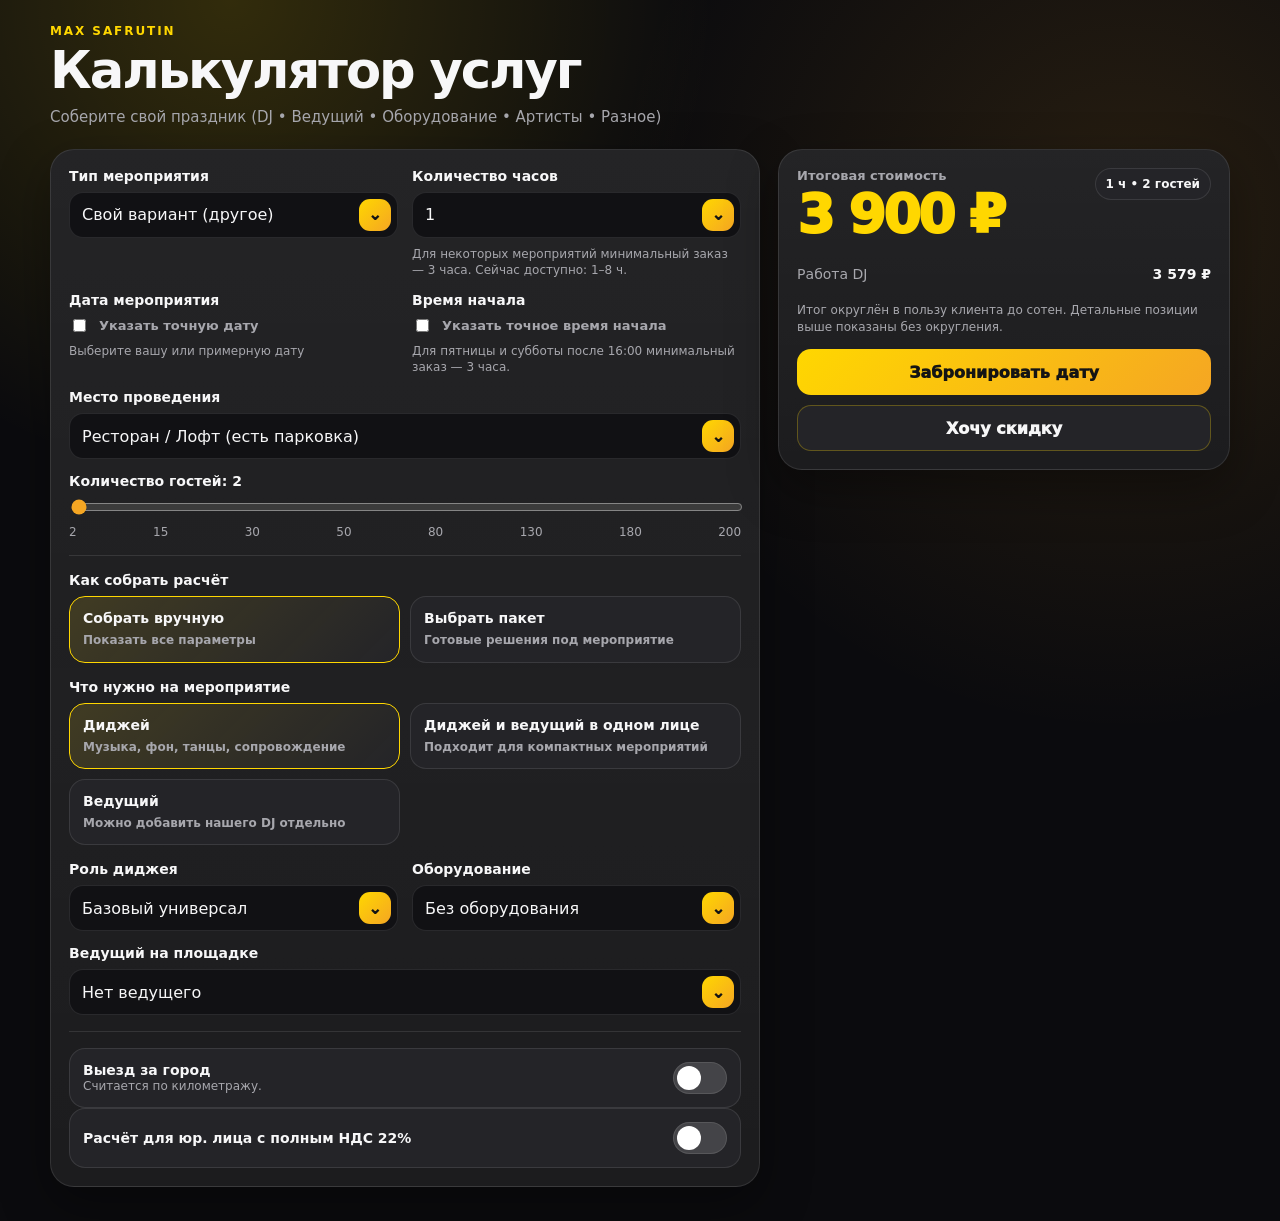
==== index.html @ 249f4ca0 "Update fmt.Println message from 'Hello' to 'Goodbye'" ====
<!doctype html>
<html lang="ru">
<head>
  <meta charset="utf-8" />
  <meta name="viewport" content="width=device-width, initial-scale=1" />
  <title>Калькулятор услуг — MAX SAFRUTIN</title>
  <style>
    :root{
      --bg:#0B0B0E;--card:#1C1C1E;--card2:#242428;--input:#111114;--text:#F7F7F8;--muted:#A7A7AD;--line:rgba(255,255,255,.10);--gold:#FFD700;--gold2:#F5A623;--ok:#7AE582;--danger:#FF6B6B;--shadow:0 18px 50px rgba(0,0,0,.35);--focus:rgba(255,215,0,.20);--radius:16px;
    }
    *{box-sizing:border-box} html{scroll-behavior:smooth} body{margin:0;min-height:100vh;color:var(--text);background:radial-gradient(circle at 18% 0%,rgba(255,215,0,.16),transparent 30%),radial-gradient(circle at 88% 18%,rgba(245,166,35,.12),transparent 34%),var(--bg);font-family:-apple-system,BlinkMacSystemFont,"SF Pro Display",system-ui,sans-serif} button,input,select{font:inherit}.app{width:min(1180px,calc(100% - 28px));margin:0 auto;padding:24px 0 34px}.topbar{margin-bottom:20px}.eyebrow{color:var(--gold);text-transform:uppercase;letter-spacing:.16em;font-size:12px;font-weight:900}h1{margin:6px 0 0;font-size:clamp(28px,4vw,52px);line-height:1.02;letter-spacing:-.04em}.subtitle{margin:10px 0 0;color:var(--muted);max-width:760px;font-size:15px;line-height:1.5}.layout{display:grid;grid-template-columns:minmax(0,1.1fr) minmax(330px,.7fr);gap:18px;align-items:start}.panel,.result-card{background:linear-gradient(180deg,rgba(255,255,255,.035),transparent),var(--card);border:1px solid var(--line);border-radius:24px;box-shadow:var(--shadow)}.panel{padding:18px}.result-card{position:sticky;top:16px;padding:18px}.grid{display:grid;grid-template-columns:repeat(2,minmax(0,1fr));gap:14px}.full{grid-column:1/-1}.field{display:flex;flex-direction:column;gap:8px}.section-gap{margin-top:16px}.label,label{color:var(--text);font-weight:780;font-size:14px}.hint{color:var(--muted);font-size:12px;line-height:1.35}.control{position:relative}.control input,.control select,input[type="number"]{width:100%;min-height:46px;color:var(--text);background:var(--input);border:1px solid var(--line);border-radius:14px;padding:10px 46px 10px 12px;outline:none;transition:border-color .2s ease,box-shadow .2s ease}.control input:focus,.control select:focus,input[type="number"]:focus{border-color:var(--gold2);box-shadow:0 0 0 5px var(--focus)}.pick-btn{position:absolute;right:7px;top:7px;width:32px;height:32px;display:grid;place-items:center;color:#141414;background:linear-gradient(135deg,var(--gold),var(--gold2));border:0;border-radius:11px;cursor:pointer;font-weight:950}.row{display:flex;gap:10px;align-items:center}.mini-check{display:flex;align-items:center;gap:10px;color:var(--muted);font-size:13px}.mini-check input{accent-color:var(--gold2)}.cards{display:grid;grid-template-columns:repeat(2,minmax(0,1fr));gap:10px}.option-card{position:relative;display:grid;gap:6px;padding:13px;background:var(--card2);border:1px solid var(--line);border-radius:var(--radius);cursor:pointer;transition:transform .18s ease,border-color .18s ease,background .18s ease}.option-card:hover{transform:translateY(-1px);border-color:rgba(255,215,0,.35)}.option-card input{position:absolute;opacity:0;pointer-events:none}.option-card.active{border-color:var(--gold);background:linear-gradient(135deg,rgba(255,215,0,.13),transparent),var(--card2)}.option-card.disabled{opacity:.38;display:none}.option-title{font-weight:900}.option-price{color:var(--gold);font-weight:950}.option-note{color:var(--muted);font-size:12px;line-height:1.35}.switch-row{display:flex;justify-content:space-between;gap:14px;align-items:center;padding:13px;background:var(--card2);border:1px solid var(--line);border-radius:var(--radius)}.switch-row.hidden,.hidden{display:none!important}.switch{position:relative;width:54px;height:32px;flex:0 0 auto}.switch input{opacity:0;width:0;height:0}.slider{position:absolute;inset:0;border-radius:999px;cursor:pointer;background:rgba(255,255,255,.15);border:1px solid var(--line);transition:.2s ease}.slider:before{content:"";position:absolute;width:24px;height:24px;left:3px;top:3px;border-radius:50%;background:#fff;transition:.2s ease}.switch input:checked+.slider{background:linear-gradient(135deg,var(--gold),var(--gold2))}.switch input:checked+.slider:before{transform:translateX(22px);background:#151515}.conditional{display:none;animation:fadeIn .18s ease both;margin-top:12px}.conditional.show{display:block}.range-line{display:flex;justify-content:space-between;color:var(--muted);font-size:12px}.range-label{font-weight:900;color:var(--gold)}input[type="range"]{width:100%;accent-color:var(--gold2);outline:none}input[type="range"]:focus{outline:none;box-shadow:none}.btn{width:100%;min-height:46px;border:0;border-radius:14px;color:#141414;font-weight:950;background:linear-gradient(135deg,var(--gold),var(--gold2));cursor:pointer;transition:transform .18s ease,filter .18s ease;text-align:center;text-decoration:none;display:grid;place-items:center}.btn:hover{transform:translateY(-1px);filter:brightness(1.03)}.btn.secondary{background:var(--card2);color:var(--text);border:1px solid rgba(255,215,0,.28)}.result-head{display:flex;justify-content:space-between;align-items:flex-start;gap:12px;margin-bottom:14px}.result-label{color:var(--muted);font-size:13px;font-weight:800}.price{margin-top:5px;font-size:clamp(34px,5vw,54px);line-height:1;letter-spacing:-.05em;color:var(--gold);font-weight:980;transition:transform .2s ease,opacity .2s ease}.price.bump{transform:scale(1.025);opacity:.82}.pill{display:inline-flex;align-items:center;gap:6px;color:var(--text);background:var(--card2);border:1px solid var(--line);border-radius:999px;padding:8px 10px;font-size:12px;font-weight:850;white-space:nowrap}.vat-note{display:none;margin-top:8px;color:var(--muted);font-size:13px}.vat-note.show{display:block}.vat-note strong{color:var(--gold)}.breakdown{display:grid;gap:8px;margin-top:12px}.line-item{display:flex;justify-content:space-between;gap:12px;color:var(--muted);padding:10px 0;border-bottom:1px solid var(--line);font-size:14px}.line-item strong{color:var(--text)}.line-item.discount strong{color:var(--ok)}.line-item:last-child{border-bottom:0}.result-actions{display:grid;gap:10px;margin-top:14px}.modal{position:fixed;inset:0;display:none;place-items:center;background:rgba(0,0,0,.62);z-index:50;padding:18px}.modal.show{display:grid}.modal-card{width:min(560px,100%);max-height:min(760px,90vh);overflow:auto;background:var(--card);border:1px solid var(--line);border-radius:22px;padding:18px;box-shadow:var(--shadow);animation:fadeIn .18s ease both}.modal-head{display:flex;justify-content:space-between;gap:12px;align-items:center;margin-bottom:12px}.modal-title{font-size:22px;font-weight:950}.x{width:38px;height:38px;border-radius:12px;border:1px solid var(--line);background:var(--card2);color:var(--text);cursor:pointer}.check-list{display:grid;gap:10px}.check-item{display:flex;gap:10px;align-items:flex-start;padding:12px;border:1px solid var(--line);border-radius:14px;background:var(--card2)}.check-item input{margin-top:4px;accent-color:var(--gold2)}.mobile-sticky{display:none}.mobile-full{display:none}.muted-separator{height:1px;background:var(--line);margin:16px 0}.details-note{margin-top:10px;color:var(--muted);font-size:12px;line-height:1.4}.debug{display:none;white-space:pre-wrap;font-family:ui-monospace,monospace;color:var(--muted);font-size:11px;margin-top:14px;padding:12px;background:#0e0e11;border:1px solid var(--line);border-radius:14px}@keyframes fadeIn{from{opacity:0;transform:translateY(-4px)}to{opacity:1;transform:translateY(0)}}@media(max-width:860px){.layout{grid-template-columns:1fr}.desktop-result{display:none}.mobile-full{display:block;position:static;margin-top:10px}.mobile-sticky{display:block;position:sticky;bottom:0;z-index:25;width:100%;margin:14px 0 0;padding:12px;border-radius:18px;background:linear-gradient(180deg,rgba(255,255,255,.045),transparent),var(--card);border:1px solid var(--line);box-shadow:var(--shadow)}.mobile-sticky.is-hidden{display:none}.mobile-sticky .price{font-size:30px}.mobile-sticky .pill,.mobile-sticky .vat-note{display:none}.app{padding-bottom:0}.layout{gap:10px}}@media(max-width:560px){.app{width:min(100% - 20px,1180px);padding-top:14px}.grid,.cards{grid-template-columns:1fr}.panel,.result-card{padding:14px}.pill{display:none}.price{font-size:34px}.line-item{padding:8px 0;font-size:13px}}
  </style>
</head>
<body>
<main class="app">
  <div class="topbar">
    <div class="eyebrow">MAX SAFRUTIN</div>
    <h1>Калькулятор услуг</h1>
    <p class="subtitle">Соберите свой праздник (DJ • Ведущий • Оборудование • Артисты • Разное)</p>
  </div>
  <section class="layout">
    <form class="panel" id="calculator" autocomplete="off">
      <div class="grid">
        <div class="field"><label for="eventType">Тип мероприятия</label><div class="control"><input id="eventType" list="eventTypeList"><button class="pick-btn" type="button" data-open="eventType">⌄</button></div><datalist id="eventTypeList"></datalist></div>
        <div class="field"><label for="hours">Количество часов</label><div class="control"><input id="hours" list="hoursList" inputmode="numeric"><button class="pick-btn" type="button" data-open="hours">⌄</button></div><datalist id="hoursList"></datalist><span class="hint" id="hoursHint">Для некоторых мероприятий минимальный заказ — 3 часа.</span></div>
        <div class="field"><label>Дата мероприятия</label><label class="mini-check"><input id="exactDate" type="checkbox"> Указать точную дату</label><div class="control conditional" id="dateWrap"><input id="eventDate" type="date"><button class="pick-btn" id="datePickerButton" type="button" aria-label="Открыть календарь">📅</button></div><span class="hint">Выберите вашу или примерную дату</span></div>
        <div class="field"><label>Время начала</label><label class="mini-check"><input id="exactTime" type="checkbox"> Указать точное время начала</label><div class="control conditional" id="timeWrap"><input id="startTime" list="timeList"><button class="pick-btn" type="button" data-open="startTime">⌄</button></div><datalist id="timeList"></datalist><span class="hint">Для пятницы и субботы после 16:00 минимальный заказ — 3 часа.</span></div>
        <div class="field full"><label for="placeType">Место проведения</label><div class="control"><input id="placeType" list="placeList"><button class="pick-btn" type="button" data-open="placeType">⌄</button></div><datalist id="placeList"></datalist></div>
        <div class="field full"><label for="guests">Количество гостей: <strong id="guestValue">2</strong></label><input id="guests" type="range" min="2" max="200" step="1" value="2"><div class="range-line"><span>2</span><span>15</span><span>30</span><span>50</span><span>80</span><span>130</span><span>180</span><span>200</span></div></div>
      </div>
      <div class="muted-separator"></div>
      <div class="field full"><label>Как собрать расчёт</label><div class="cards" id="buildModeCards"></div></div>
      <div class="conditional" id="packageBox"><div class="field"><label for="presetPackage">Готовые пакеты под выбранное мероприятие</label><div class="control"><input id="presetPackage" list="presetList"><button class="pick-btn" type="button" data-open="presetPackage">⌄</button></div><datalist id="presetList"></datalist><button class="btn secondary section-gap" id="applyPreset" type="button">Показать состав и применить пакет</button></div></div>
      <div id="manualBox" class="section-gap"><div class="field full"><label>Что нужно на мероприятие</label><div class="cards" id="serviceCards"></div></div>
        <div class="conditional" id="djDetails"><div class="grid section-gap"><div class="field"><label for="djRole">Роль диджея</label><div class="control"><input id="djRole" list="djRoleList"><button class="pick-btn" type="button" data-open="djRole">⌄</button></div><datalist id="djRoleList"></datalist></div><div class="field"><label for="equipmentMode">Оборудование</label><div class="control"><input id="equipmentMode" list="equipmentModeList"><button class="pick-btn" type="button" data-open="equipmentMode">⌄</button></div><datalist id="equipmentModeList"></datalist></div><div class="field full" id="hostPresenceWrap"><label for="hostPresence">Ведущий на площадке</label><div class="control"><input id="hostPresence" list="hostPresenceList"><button class="pick-btn" type="button" data-open="hostPresence">⌄</button></div><datalist id="hostPresenceList"></datalist></div></div>
          <div class="conditional" id="equipmentWrap"><div class="field section-gap"><label>Комплект оборудования</label><div class="cards" id="equipmentCards"></div></div><div class="small-row switch-row" id="internetRow"><div><div class="label">Есть интернет на площадке</div></div><label class="switch"><input id="hasInternet" type="checkbox" checked><span class="slider"></span></label></div><div class="small-row switch-row" id="socketRow"><div><div class="label">Есть розетка на площадке</div><div class="hint">Розетка соответствует мощности заказываемого оборудования или нужен генератор</div></div><label class="switch"><input id="hasSocket" type="checkbox" checked><span class="slider"></span></label></div><div class="small-row switch-row" id="logisticsRow"><div><div class="label">Доставка, разгрузка, монтаж и демонтаж</div><div class="hint">Добавляется для комплектов мощнее 1 кВт.</div></div><label class="switch"><input id="logistics" type="checkbox"><span class="slider"></span></label></div></div>
        </div>
        <div class="conditional" id="hostDetails"><div class="grid section-gap"><div class="field"><label for="hostSource">Ведущий</label><div class="control"><input id="hostSource" list="hostSourceList"><button class="pick-btn" type="button" data-open="hostSource">⌄</button></div><datalist id="hostSourceList"></datalist></div><div class="field" id="hostRoleWrap"><label for="hostRole">Роль ведущего</label><div class="control"><input id="hostRole" list="hostRoleList"><button class="pick-btn" type="button" data-open="hostRole">⌄</button></div><datalist id="hostRoleList"></datalist></div><div class="field full" id="hostKitWrap"><label for="hostKit">Реквизит / подготовка ведущего</label><div class="control"><input id="hostKit" list="hostKitList"><button class="pick-btn" type="button" data-open="hostKit">⌄</button></div><datalist id="hostKitList"></datalist></div></div></div>
      </div>
      <div class="muted-separator"></div>
      <div class="switch-row"><div><div class="label">Выезд за город</div><div class="hint">Считается по километражу.</div></div><label class="switch"><input id="outOfTown" type="checkbox"><span class="slider"></span></label></div>
      <div class="conditional" id="distanceWrap"><div class="field"><label for="distanceKm">Километраж: <strong id="distanceValue">10 км</strong></label><input id="distanceKm" type="range" min="10" max="300" step="10" value="10"><div class="range-line"><span>10</span><span>50</span><span>150</span><span>300</span></div></div></div>
      <div class="small-row switch-row"><div><div class="label">Расчёт для юр. лица с полным НДС 22%</div></div><label class="switch"><input id="cashless" type="checkbox"><span class="slider"></span></label></div>
    </form>
    <aside class="result-card desktop-result" id="resultCard"></aside>
  </section>
  <aside class="result-card mobile-full" id="mobileFullResult"></aside>
  <aside class="mobile-sticky" id="mobileSticky"><div class="result-label">Итоговая стоимость</div><div class="price" id="mobileStickyPrice">0 ₽</div></aside>
</main>
<div class="modal" id="discountModal" aria-hidden="true"><div class="modal-card"><div class="modal-head"><div class="modal-title">Вариант скидки</div><button class="x" id="closeDiscount" type="button">×</button></div><div class="check-list" id="discountList"></div><button class="btn section-gap" id="applyDiscount" type="button">Применить скидку</button></div></div>
<script>
/* ===================== CONFIG: править тарифы и коэффициенты здесь ===================== */
const CONFIG={
  currency:'₽', phone:'tel:+79272651777', baseDate:'2026-07-03', djDailyGrowth:0.5, hostDailyGrowth:1.5, minimumDisplayedStart:1500,
  discountReservePercent:10, cashlessMultiplier:1.4, vatRate:22, weekendEveningHour:16, fridaySaturdayEveningMinHours:3, specialEventMinHours:3, defaultTime:'16:00', maxHoursDefault:8, maxHoursPro:12, maxHoursMobile:3,
  djGuestRates:[{to:50,rate:1500},{to:80,rate:1700},{to:110,rate:2000},{to:140,rate:2300},{to:170,rate:2600},{to:200,rate:3000}],
  hostGuestRates:[{to:50,rate:5000},{to:80,rate:6500},{to:110,rate:8000},{to:140,rate:10000},{to:170,rate:12500},{to:200,rate:15000}],
  duration:{1:1.6,2:1.4,3:1.0,4:.99,5:.95,6:.99,7:1.0,8:1.1,9:1.2,10:1.3,11:1.4,12:1.6},
  eventTypes:{wedding:{title:'Свадьба',multiplier:1,minHours:3},anniversary:{title:'Юбилей',multiplier:1,minHours:1},birthday:{title:'День рождения',multiplier:1,minHours:1},kids:{title:'Детский праздник',multiplier:1.3,minHours:1},office:{title:'Корпоратив (офисный)',multiplier:1.3,minHours:3},newyear:{title:'Новогодний корпоратив',multiplier:1.5,minHours:3},presentation:{title:'Открытие / Презентация',multiplier:1.3,minHours:1},graduation:{title:'Выпускной',multiplier:1.2,minHours:3},festival:{title:'День города / Фестиваль',multiplier:1.5,minHours:3},club:{title:'Клубная вечеринка',multiplier:1.4,minHours:1},picnic:{title:'Выездной пикник / Тимбилдинг',multiplier:1,minHours:1},other:{title:'Свой вариант (другое)',multiplier:1,minHours:1}},
  places:{restaurant:{title:'Ресторан / Лофт (есть парковка)',multiplier:1,parking:true},country:{title:'Загородный дом / База отдыха',multiplier:1.3,parking:false},tent:{title:'Беседка / Шатёр',multiplier:1.5,parking:false},street:{title:'Улица / Парк',multiplier:1.4,parking:false}},
  dayTime:{weekday:1,fridaySaturday:1.10,fridaySaturdayEvening:1.11,sunday:1.10,preliminary:1,unknownTime:1},
  urgency:[{to:3,multiplier:1.2,title:'0–3 дня'},{to:7,multiplier:1.1,title:'4–7 дней'},{to:14,multiplier:1,title:'8–14 дней'},{to:30,multiplier:.95,title:'15–30 дней'},{to:9999,multiplier:.9,title:'31+ дней'}],
  djRoles:{lounge:{title:'Лаунж',multiplier:.8},base:{title:'Базовый универсал',multiplier:1},universal:{title:'Универсал с конкурсами',multiplier:1.2},clubmc:{title:'Клубный MC',multiplier:1.5},hostAwards:{title:'Хост для премий',multiplier:3}},
  hostRoles:{toastmaster:{title:'Тамада',multiplier:.9},host:{title:'Ведущий',multiplier:1},animator:{title:'Аниматор / Игротехник',multiplier:1.11},conf:{title:'Хост / Конферансье',multiplier:1.5},mc:{title:'MC',multiplier:1.45}},
  djEquipmentInfluence:{own:1,noEquipment:1.09}, djHostInfluence:{onlyDj:1.3,djAndHost:1.7,clientHost:1,providedHost:.98},
  hostDjInfluence:{onlyHost:1.4,hostAndDj:1.7,clientDj:1,providedDj:.98},
  equipment:{none:{title:'Без оборудования',price:0,maxGuests:200,power:0,maxHours:8,note:'Только ноутбук / подключение к площадке'},mobile:{title:'Мобильный JBL',price:2000,maxGuests:30,power:.3,maxHours:3,note:'JBL PartyBox, до 3 часов без розетки'},light:{title:'Лёгкий комплект',price:3000,maxGuests:30,power:1,maxHours:8,note:'1 активная колонка'},lightLux:{title:'Лёгкий комплект Люкс',price:9000,maxGuests:50,power:1,maxHours:8,note:'Лёгкий звук + расширенный свет'},standard:{title:'Стандарт 2 кВт',price:4000,maxGuests:80,power:2,maxHours:8,note:'2 колонки, свет, микрофоны'},standardLux:{title:'Стандарт 2 кВт Люкс',price:12000,maxGuests:120,power:2,maxHours:8,note:'Стандарт + расширенный свет'},pro:{title:'Профи 5 кВт',price:15000,maxGuests:180,power:5,maxHours:12,note:'Мощный звук, свет, стойки'},proLux:{title:'Профи Люкс',price:75000,maxGuests:200,power:5,maxHours:12,note:'Максимальный комплект'}},
  extras:{offlineInternet:500,generator:5000,logistics:2000,noParking:1000},
  hostKits:{none:{title:'Без оборудования и реквизита',price:0},timing:{title:'Разработка индивидуального тайминга',price:1500},specialists:{title:'Подбор доп. специалистов и артистов',price:1500},mobile:{title:'Мобильный реквизит',price:2000},light:{title:'Лёгкий реквизит + призы',price:5000},lightLux:{title:'Лёгкий реквизит + призы Люкс',price:15000},standard:{title:'Стандарт: реквизит + призы + экран',price:10000},standardLux:{title:'Стандарт Люкс',price:25000},pro:{title:'Профи: реквизит + экран + помощники',price:40000},proLux:{title:'Профи Люкс',price:120000}},
  travel:{min:500,tiers:[{to:50,rate:35},{to:150,rate:30},{to:300,rate:25}]},
  discounts:{review:{title:'Оставлю отзыв',percent:2,group:'stack'},partner:{title:'Партнёр / агентство',percent:10,group:'exclusive'},long:{title:'Долгосрочный договор',percent:15,group:'exclusive'},ref:{title:'Приведу друзей',percent:5,group:'stack'},today:{title:'Бронирую сегодня',percent:3,group:'stack'}},
  presets:{wedding:[{title:'Свадьба: DJ + стандарт',service:'dj',equip:'standard',hours:6,djRole:'universal'},{title:'Свадьба: DJ + ведущий + стандарт Люкс',service:'dj+host',equip:'standardLux',hours:6,djRole:'universal',hostRole:'toastmaster'}],graduation:[{title:'Выпускной: DJ партнёрский',service:'dj',equip:'standard',hours:6,djRole:'universal',place:'tent'},{title:'Выпускной: DJ + ведущий',service:'dj+host',equip:'standardLux',hours:6,djRole:'universal',hostRole:'host'}],other:[{title:'Минимальный DJ',service:'dj',equip:'none',hours:1,djRole:'base'},{title:'Компактный праздник',service:'dj+host',equip:'light',hours:3,djRole:'base',hostRole:'host'}]}
};
/* ===================== DOM ===================== */
const $=id=>document.getElementById(id), state={discountsApplied:false};
const ids=['eventType','hours','exactDate','eventDate','exactTime','startTime','placeType','guests','presetPackage','djRole','equipmentMode','hostSource','hostRole','hostPresence','hostKit','hasInternet','hasSocket','logistics','outOfTown','distanceKm','cashless'];
function money(n){return Math.round(n).toLocaleString('ru-RU')+' '+CONFIG.currency} function titleBy(obj,key){return obj[key]?.title||key} function keyByTitle(obj,title){return Object.keys(obj).find(k=>obj[k].title===title)||Object.keys(obj)[0]} function daysBetween(a,b){return Math.ceil((a-b)/(1000*60*60*24))} function clamp(v,min,max){return Math.max(min,Math.min(max,v))}
function fillDatalist(id,items){$(id).innerHTML=items.map(x=>`<option value="${x}"></option>`).join('')} function setInput(id,val){$(id).value=val}
function cardGroup(elId,name,items,value){$(elId).innerHTML=items.map(i=>`<label class="option-card ${i.disabled?'disabled':''} ${i.key===value?'active':''}"><input type="radio" name="${name}" value="${i.key}" ${i.key===value?'checked':''} ${i.disabled?'disabled':''}><span class="option-title">${i.title}</span>${i.price!==undefined?`<span class="option-price">${i.price?money(i.price):'0 ₽'}</span>`:''}<span class="option-note">${i.note||''}</span></label>`).join('');$(elId).querySelectorAll('input').forEach(i=>i.addEventListener('change',()=>{updateUI();calculate()}))}
function selectedRadio(name){return document.querySelector(`input[name="${name}"]:checked`)?.value}
function init(){fillDatalist('eventTypeList',Object.values(CONFIG.eventTypes).map(x=>x.title));fillDatalist('placeList',Object.values(CONFIG.places).map(x=>x.title));fillDatalist('timeList',Array.from({length:24},(_,i)=>String(i).padStart(2,'0')+':00'));fillDatalist('djRoleList',Object.values(CONFIG.djRoles).map(x=>x.title));fillDatalist('equipmentModeList',['С оборудованием','Без оборудования']);fillDatalist('hostSourceList',['Будет наш','Нужен ваш']);fillDatalist('hostPresenceList',['Нет ведущего','Есть ведущий клиента / партнёра','Нужен наш ведущий']);fillDatalist('hostRoleList',Object.values(CONFIG.hostRoles).map(x=>x.title));fillDatalist('hostKitList',Object.values(CONFIG.hostKits).map(x=>x.title));
  setInput('eventType',CONFIG.eventTypes.other.title);setInput('placeType',CONFIG.places.restaurant.title);setInput('hours','1');setInput('startTime',CONFIG.defaultTime);setInput('djRole',CONFIG.djRoles.base.title);setInput('equipmentMode','Без оборудования');setInput('hostSource','Нужен ваш');setInput('hostPresence','Нет ведущего');setInput('hostRole',CONFIG.hostRoles.host.title);setInput('hostKit',CONFIG.hostKits.none.title);
  const d=new Date();d.setDate(d.getDate()+3);$('eventDate').value=d.toISOString().slice(0,10);
  cardGroup('buildModeCards','buildMode',[{key:'manual',title:'Собрать вручную',note:'Показать все параметры'},{key:'package',title:'Выбрать пакет',note:'Готовые решения под мероприятие'}],'manual');
  cardGroup('serviceCards','service',[{key:'dj',title:'Диджей',note:'Музыка, фон, танцы, сопровождение'},{key:'dj+host',title:'Диджей и ведущий в одном лице',note:'Подходит для компактных мероприятий'},{key:'host',title:'Ведущий',note:'Можно добавить нашего DJ отдельно'}],'dj');
  buildDiscounts();ids.forEach(id=>$(id)?.addEventListener('input',()=>{updateUI();calculate()}));ids.forEach(id=>$(id)?.addEventListener('change',()=>{updateUI();calculate()}));document.querySelectorAll('[data-open]').forEach(b=>b.addEventListener('click',()=>{const el=$(b.dataset.open);el.focus();try{el.showPicker&&el.showPicker()}catch(e){}}));$('datePickerButton').addEventListener('click',()=>{const el=$('eventDate');el.focus();try{el.showPicker&&el.showPicker()}catch(e){}});$('applyPreset').addEventListener('click',applyPreset);$('discountBtn')?.addEventListener('click',openDiscount);$('mobileDiscountBtn')?.addEventListener('click',openDiscount);$('closeDiscount').addEventListener('click',closeDiscount);$('applyDiscount').addEventListener('click',()=>{state.discountsApplied=true;closeDiscount();calculate()});updateUI();calculate();observeMobileFull()}
function updateUI(){const exactDate=$('exactDate').checked, exactTime=$('exactTime').checked;$('dateWrap').classList.toggle('show',exactDate);$('timeWrap').classList.toggle('show',exactTime);const service=selectedRadio('service')||'dj', build=selectedRadio('buildMode')||'manual';$('manualBox').classList.toggle('hidden',build!=='manual');$('packageBox').classList.toggle('show',build==='package');$('djDetails').classList.toggle('show',service==='dj'||service==='dj+host');$('hostDetails').classList.toggle('show',service==='host'||service==='dj+host');$('hostSource').value=service==='host'?$('hostSource').value:'Будет наш';$('hostPresenceWrap').classList.toggle('hidden',service!=='dj');$('equipmentWrap').classList.toggle('show',(service==='dj'||service==='dj+host')&&$('equipmentMode').value==='С оборудованием');const guest=+$('guests').value;$('guestValue').textContent=guest;$('distanceValue').textContent=$('distanceKm').value+' км';$('distanceWrap').classList.toggle('show',$('outOfTown').checked);buildEquipmentCards();updateHoursOptions();updatePresetList()}
function updateHoursOptions(){const min=minHours(),max=maxHours();const val=clamp(parseInt($('hours').value)||min,min,max);fillDatalist('hoursList',Array.from({length:max-min+1},(_,i)=>String(i+min)));$('hours').value=String(val);$('hoursHint').textContent=`Для некоторых мероприятий минимальный заказ — 3 часа. Сейчас доступно: ${min}–${max} ч.`}
function minHours(){let min=1;const ev=CONFIG.eventTypes[keyByTitle(CONFIG.eventTypes,$('eventType').value)]||CONFIG.eventTypes.other;min=Math.max(min,ev.minHours||1);if($('exactDate').checked&&$('exactTime').checked){const d=new Date($('eventDate').value+'T00:00:00');const day=d.getDay(),hour=parseInt(($('startTime').value||'0').split(':')[0]);if((day===5||day===6)&&hour>=CONFIG.weekendEveningHour)min=Math.max(min,CONFIG.fridaySaturdayEveningMinHours)}return min}
function maxHours(){const equipKey=selectedRadio('equipment')||'none';if($('equipmentMode').value!=='С оборудованием')return CONFIG.maxHoursDefault;return CONFIG.equipment[equipKey]?.maxHours||CONFIG.maxHoursDefault}
function buildEquipmentCards(){const guest=+$('guests').value, service=selectedRadio('service')||'dj';const items=Object.entries(CONFIG.equipment).filter(([k])=>k!=='none').map(([k,v])=>({key:k,title:v.title,price:v.price,note:v.note,disabled:guest>v.maxGuests||(service==='dj+host'&&k==='mobile')}));const current=selectedRadio('equipment');let next=current&&!items.find(i=>i.key===current&&i.disabled)?current:items.find(i=>!i.disabled)?.key||'standard';cardGroup('equipmentCards','equipment',items,next);const equip=CONFIG.equipment[next];$('logisticsRow').classList.toggle('hidden',!(equip&&equip.power>1));}
function updatePresetList(){const evKey=keyByTitle(CONFIG.eventTypes,$('eventType').value);const list=CONFIG.presets[evKey]||CONFIG.presets.other;fillDatalist('presetList',list.map(x=>x.title));if(!$('presetPackage').value||!list.some(x=>x.title===$('presetPackage').value))$('presetPackage').value=list[0].title}
function applyPreset(){const evKey=keyByTitle(CONFIG.eventTypes,$('eventType').value);const list=CONFIG.presets[evKey]||CONFIG.presets.other;const p=list.find(x=>x.title===$('presetPackage').value)||list[0];document.querySelector(`input[name="buildMode"][value="manual"]`).checked=true;document.querySelector(`input[name="service"][value="${p.service}"]`).checked=true;$('hours').value=p.hours||3;$('djRole').value=titleBy(CONFIG.djRoles,p.djRole||'base');$('equipmentMode').value=p.equip==='none'?'Без оборудования':'С оборудованием';if(p.place)$('placeType').value=titleBy(CONFIG.places,p.place);if(p.hostRole)$('hostRole').value=titleBy(CONFIG.hostRoles,p.hostRole);updateUI();setTimeout(()=>{if(p.equip&&p.equip!=='none'){const r=document.querySelector(`input[name="equipment"][value="${p.equip}"]`);if(r){r.checked=true;}}calculate()},0)}
function calcBaseRate(type,guests){const list=type==='host'?CONFIG.hostGuestRates:CONFIG.djGuestRates;const base=list.find(x=>guests<=x.to)?.rate||list.at(-1).rate;const days=Math.max(0,daysBetween(new Date(),new Date(CONFIG.baseDate+'T00:00:00')));return base+(type==='host'?CONFIG.hostDailyGrowth:CONFIG.djDailyGrowth)*days}
function dayTimeMultiplier(){if(!$('exactDate').checked||!$('exactTime').checked)return 1;const d=new Date($('eventDate').value+'T00:00:00');const day=d.getDay(),hour=parseInt(($('startTime').value||'0').split(':')[0]);if(day===0)return CONFIG.dayTime.sunday;if((day===5||day===6)&&hour>=CONFIG.weekendEveningHour)return CONFIG.dayTime.fridaySaturdayEvening;if(day===5||day===6)return CONFIG.dayTime.fridaySaturday;return CONFIG.dayTime.weekday}
function urgencyMultiplier(){if(!$('exactDate').checked)return 1;const diff=Math.max(0,daysBetween(new Date($('eventDate').value+'T00:00:00'),new Date()));return CONFIG.urgency.find(x=>diff<=x.to).multiplier}
function travelCost(multiplier=1){if(!$('outOfTown').checked)return 0;const km=+$('distanceKm').value;const tier=CONFIG.travel.tiers.find(t=>km<=t.to)||CONFIG.travel.tiers.at(-1);return Math.max(CONFIG.travel.min,km*tier.rate)*multiplier}
function currentKeys(){return{event:keyByTitle(CONFIG.eventTypes,$('eventType').value),place:keyByTitle(CONFIG.places,$('placeType').value),djRole:keyByTitle(CONFIG.djRoles,$('djRole').value),hostRole:keyByTitle(CONFIG.hostRoles,$('hostRole').value),hostKit:keyByTitle(CONFIG.hostKits,$('hostKit').value)}}
function calculate(){const keys=currentKeys(), guests=+$('guests').value, hours=clamp(parseInt($('hours').value)||1,minHours(),maxHours()), service=selectedRadio('service')||'dj';$('hours').value=String(hours);const eventM=CONFIG.eventTypes[keys.event].multiplier, placeM=CONFIG.places[keys.place].multiplier, dayM=dayTimeMultiplier(), urgentM=urgencyMultiplier(), durM=CONFIG.duration[hours]||1;let lines=[],dj=0,host=0,equipTotal=0,extra=0,travel=0;
  const hasDj=service==='dj'||service==='dj+host', hasHost=service==='host'||service==='dj+host';const equipMode=$('equipmentMode').value==='С оборудованием';const equipKey=equipMode?(selectedRadio('equipment')||'standard'):'none';const equip=CONFIG.equipment[equipKey]||CONFIG.equipment.none;
  if(hasDj){let roleM=CONFIG.djRoles[keys.djRole].multiplier;let equipM=equipMode?CONFIG.djEquipmentInfluence.own:CONFIG.djEquipmentInfluence.noEquipment;let hostM=service==='dj+host'?CONFIG.djHostInfluence.djAndHost:CONFIG.djHostInfluence.onlyDj;if(service==='dj'&&$('hostPresence').value==='Есть ведущий клиента / партнёра')hostM=CONFIG.djHostInfluence.clientHost;if(service==='dj'&&$('hostPresence').value==='Нужен наш ведущий')hostM=CONFIG.djHostInfluence.providedHost;dj=calcBaseRate('dj',guests)*hours*durM*eventM*placeM*dayM*urgentM*roleM*equipM*hostM;lines.push(['Работа DJ',dj])}
  if(equipMode&&hasDj){equipTotal+=equip.price; if(!['none','mobile'].includes(equipKey)&&!$('hasSocket').checked)equipTotal+=CONFIG.extras.generator;if(!$('hasInternet').checked)equipTotal+=CONFIG.extras.offlineInternet;if(equip.power>1&&$('logistics').checked)equipTotal+=CONFIG.extras.logistics;lines.push(['Оборудование: '+equip.title,equip.price]);if(!$('hasInternet').checked)lines.push(['Офлайн-подготовка музыки',CONFIG.extras.offlineInternet]);if(!['none','mobile'].includes(equipKey)&&!$('hasSocket').checked)lines.push(['Генератор',CONFIG.extras.generator]);if(equip.power>1&&$('logistics').checked)lines.push(['Доставка, монтаж и демонтаж',CONFIG.extras.logistics])}
  if(hasHost){let roleM=CONFIG.hostRoles[keys.hostRole].multiplier;let djM=service==='dj+host'?CONFIG.hostDjInfluence.hostAndDj:(hasDj?CONFIG.hostDjInfluence.providedDj:CONFIG.hostDjInfluence.onlyHost);host=calcBaseRate('host',guests)*hours*durM*eventM*placeM*dayM*urgentM*roleM*djM;lines.push([service==='dj+host'?'Ведение в одном лице':'Работа ведущего',host]);const kit=CONFIG.hostKits[keys.hostKit];if(kit.price>0){extra+=kit.price;lines.push(['Реквизит / подготовка: '+kit.title,kit.price]);if($('logistics').checked){extra+=CONFIG.extras.logistics;lines.push(['Доставка реквизита',CONFIG.extras.logistics])}}}
  const travelMultiplier=hasDj&&hasHost&&service!=='dj+host'?2:1;travel=travelCost(travelMultiplier);if(travel)lines.push(['Проезд за город',travel]);
  if(!CONFIG.places[keys.place].parking){extra+=CONFIG.extras.noParking;lines.push(['Сложная парковка / перенос оборудования',CONFIG.extras.noParking])}
  let subtotal=dj+equipTotal+host+extra+travel; if(subtotal<CONFIG.minimumDisplayedStart&&hasDj&&!equipMode&&!hasHost)subtotal=CONFIG.minimumDisplayedStart;
  const reserve=subtotal*CONFIG.discountReservePercent/100;let afterReserve=subtotal+reserve;let discountPercent=state.discountsApplied?selectedDiscountPercent():0;let discount=afterReserve*discountPercent/100;let afterDiscount=afterReserve-discount;let cashlessAdd=0,vat=0;if($('cashless').checked){cashlessAdd=afterDiscount*(CONFIG.cashlessMultiplier-1);afterDiscount*=CONFIG.cashlessMultiplier;vat=afterDiscount*CONFIG.vatRate/(100+CONFIG.vatRate)}let rounded=Math.floor(afterDiscount/100)*100;
  if(discountPercent>0)lines.push(['Скидка '+discountPercent+'%',-discount]);renderResult({total:rounded,raw:afterDiscount,vat,lines,hours,guests,cashless:$('cashless').checked})}
function selectedDiscountPercent(){const checked=[...document.querySelectorAll('[name="discount"]:checked')].map(i=>i.value);const exclusive=checked.map(k=>CONFIG.discounts[k]).filter(d=>d.group==='exclusive').sort((a,b)=>b.percent-a.percent)[0];if(exclusive)return exclusive.percent;return checked.map(k=>CONFIG.discounts[k]).filter(d=>d.group==='stack').reduce((s,d)=>s+d.percent,0)}
function renderResult(r){const html=`<div class="result-head"><div><div class="result-label">Итоговая стоимость</div><div class="price">${money(r.total)}</div>${r.cashless?`<div class="vat-note show">включая НДС 22%: <strong>${money(r.vat)}</strong></div>`:''}</div><div class="pill">${r.hours} ч • ${r.guests} гостей</div></div><div class="breakdown">${r.lines.filter(x=>Math.abs(x[1])>0).map(([n,v])=>`<div class="line-item ${v<0?'discount':''}"><span>${n}</span><strong>${v<0?'−':''}${money(Math.abs(v))}</strong></div>`).join('')}</div><div class="details-note">Итог округлён в пользу клиента до сотен. Детальные позиции выше показаны без округления.</div><div class="result-actions"><a class="btn" href="${CONFIG.phone}">Забронировать дату</a><button class="btn secondary" id="discountBtn" type="button">Хочу скидку</button></div>`;$('resultCard').innerHTML=html;$('mobileFullResult').innerHTML=html;$('mobileStickyPrice').textContent=money(r.total);document.querySelectorAll('#discountBtn').forEach(b=>b.addEventListener('click',openDiscount));document.querySelectorAll('.price').forEach(p=>{p.classList.add('bump');setTimeout(()=>p.classList.remove('bump'),160)})}
function buildDiscounts(){$('discountList').innerHTML=Object.entries(CONFIG.discounts).map(([k,d])=>`<label class="check-item"><input type="checkbox" name="discount" value="${k}" data-group="${d.group}"><span><strong>${d.title}</strong><br><span class="hint">Скидка ${d.percent}%${d.group==='exclusive'?' — не суммируется с другими':' — может суммироваться с отзывом / рефералкой / оплатой сегодня'}</span></span></label>`).join('');$('discountList').querySelectorAll('input').forEach(i=>i.addEventListener('change',e=>{if(e.target.checked&&e.target.dataset.group==='exclusive')$('discountList').querySelectorAll('input').forEach(x=>{if(x!==e.target)x.checked=false});if(e.target.checked&&e.target.dataset.group==='stack')$('discountList').querySelectorAll('input[data-group="exclusive"]').forEach(x=>x.checked=false)}))}
function openDiscount(){$('discountModal').classList.add('show');$('discountModal').setAttribute('aria-hidden','false')}function closeDiscount(){$('discountModal').classList.remove('show');$('discountModal').setAttribute('aria-hidden','true')}
function observeMobileFull(){const obs=new IntersectionObserver(entries=>{entries.forEach(e=>$('mobileSticky').classList.toggle('is-hidden',e.isIntersecting))},{threshold:.15});obs.observe($('mobileFullResult'))}
init();
</script>
</body>
</html>
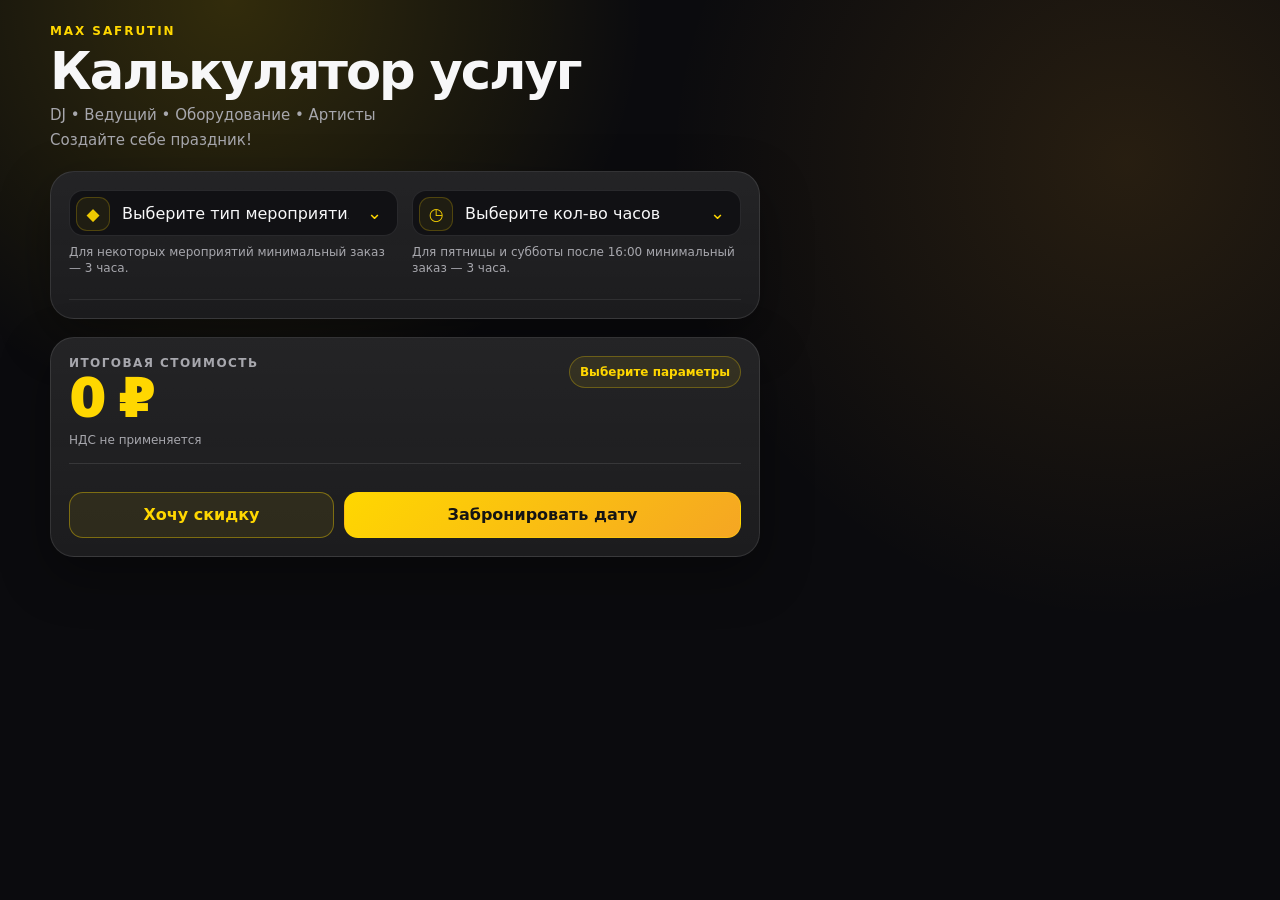
==== commit 30cec423: "new04072026" ====
--- a/index.html
+++ b/index.html
@@ -1,117 +1,270 @@
 <!doctype html>
 <html lang="ru">
 <head>
-  <meta charset="utf-8" />
-  <meta name="viewport" content="width=device-width, initial-scale=1" />
+  <meta charset="utf-8">
+  <meta name="viewport" content="width=device-width, initial-scale=1">
   <title>Калькулятор услуг — MAX SAFRUTIN</title>
-  <style>
-    :root{
-      --bg:#0B0B0E;--card:#1C1C1E;--card2:#242428;--input:#111114;--text:#F7F7F8;--muted:#A7A7AD;--line:rgba(255,255,255,.10);--gold:#FFD700;--gold2:#F5A623;--ok:#7AE582;--danger:#FF6B6B;--shadow:0 18px 50px rgba(0,0,0,.35);--focus:rgba(255,215,0,.20);--radius:16px;
-    }
-    *{box-sizing:border-box} html{scroll-behavior:smooth} body{margin:0;min-height:100vh;color:var(--text);background:radial-gradient(circle at 18% 0%,rgba(255,215,0,.16),transparent 30%),radial-gradient(circle at 88% 18%,rgba(245,166,35,.12),transparent 34%),var(--bg);font-family:-apple-system,BlinkMacSystemFont,"SF Pro Display",system-ui,sans-serif} button,input,select{font:inherit}.app{width:min(1180px,calc(100% - 28px));margin:0 auto;padding:24px 0 34px}.topbar{margin-bottom:20px}.eyebrow{color:var(--gold);text-transform:uppercase;letter-spacing:.16em;font-size:12px;font-weight:900}h1{margin:6px 0 0;font-size:clamp(28px,4vw,52px);line-height:1.02;letter-spacing:-.04em}.subtitle{margin:10px 0 0;color:var(--muted);max-width:760px;font-size:15px;line-height:1.5}.layout{display:grid;grid-template-columns:minmax(0,1.1fr) minmax(330px,.7fr);gap:18px;align-items:start}.panel,.result-card{background:linear-gradient(180deg,rgba(255,255,255,.035),transparent),var(--card);border:1px solid var(--line);border-radius:24px;box-shadow:var(--shadow)}.panel{padding:18px}.result-card{position:sticky;top:16px;padding:18px}.grid{display:grid;grid-template-columns:repeat(2,minmax(0,1fr));gap:14px}.full{grid-column:1/-1}.field{display:flex;flex-direction:column;gap:8px}.section-gap{margin-top:16px}.label,label{color:var(--text);font-weight:780;font-size:14px}.hint{color:var(--muted);font-size:12px;line-height:1.35}.control{position:relative}.control input,.control select,input[type="number"]{width:100%;min-height:46px;color:var(--text);background:var(--input);border:1px solid var(--line);border-radius:14px;padding:10px 46px 10px 12px;outline:none;transition:border-color .2s ease,box-shadow .2s ease}.control input:focus,.control select:focus,input[type="number"]:focus{border-color:var(--gold2);box-shadow:0 0 0 5px var(--focus)}.pick-btn{position:absolute;right:7px;top:7px;width:32px;height:32px;display:grid;place-items:center;color:#141414;background:linear-gradient(135deg,var(--gold),var(--gold2));border:0;border-radius:11px;cursor:pointer;font-weight:950}.row{display:flex;gap:10px;align-items:center}.mini-check{display:flex;align-items:center;gap:10px;color:var(--muted);font-size:13px}.mini-check input{accent-color:var(--gold2)}.cards{display:grid;grid-template-columns:repeat(2,minmax(0,1fr));gap:10px}.option-card{position:relative;display:grid;gap:6px;padding:13px;background:var(--card2);border:1px solid var(--line);border-radius:var(--radius);cursor:pointer;transition:transform .18s ease,border-color .18s ease,background .18s ease}.option-card:hover{transform:translateY(-1px);border-color:rgba(255,215,0,.35)}.option-card input{position:absolute;opacity:0;pointer-events:none}.option-card.active{border-color:var(--gold);background:linear-gradient(135deg,rgba(255,215,0,.13),transparent),var(--card2)}.option-card.disabled{opacity:.38;display:none}.option-title{font-weight:900}.option-price{color:var(--gold);font-weight:950}.option-note{color:var(--muted);font-size:12px;line-height:1.35}.switch-row{display:flex;justify-content:space-between;gap:14px;align-items:center;padding:13px;background:var(--card2);border:1px solid var(--line);border-radius:var(--radius)}.switch-row.hidden,.hidden{display:none!important}.switch{position:relative;width:54px;height:32px;flex:0 0 auto}.switch input{opacity:0;width:0;height:0}.slider{position:absolute;inset:0;border-radius:999px;cursor:pointer;background:rgba(255,255,255,.15);border:1px solid var(--line);transition:.2s ease}.slider:before{content:"";position:absolute;width:24px;height:24px;left:3px;top:3px;border-radius:50%;background:#fff;transition:.2s ease}.switch input:checked+.slider{background:linear-gradient(135deg,var(--gold),var(--gold2))}.switch input:checked+.slider:before{transform:translateX(22px);background:#151515}.conditional{display:none;animation:fadeIn .18s ease both;margin-top:12px}.conditional.show{display:block}.range-line{display:flex;justify-content:space-between;color:var(--muted);font-size:12px}.range-label{font-weight:900;color:var(--gold)}input[type="range"]{width:100%;accent-color:var(--gold2);outline:none}input[type="range"]:focus{outline:none;box-shadow:none}.btn{width:100%;min-height:46px;border:0;border-radius:14px;color:#141414;font-weight:950;background:linear-gradient(135deg,var(--gold),var(--gold2));cursor:pointer;transition:transform .18s ease,filter .18s ease;text-align:center;text-decoration:none;display:grid;place-items:center}.btn:hover{transform:translateY(-1px);filter:brightness(1.03)}.btn.secondary{background:var(--card2);color:var(--text);border:1px solid rgba(255,215,0,.28)}.result-head{display:flex;justify-content:space-between;align-items:flex-start;gap:12px;margin-bottom:14px}.result-label{color:var(--muted);font-size:13px;font-weight:800}.price{margin-top:5px;font-size:clamp(34px,5vw,54px);line-height:1;letter-spacing:-.05em;color:var(--gold);font-weight:980;transition:transform .2s ease,opacity .2s ease}.price.bump{transform:scale(1.025);opacity:.82}.pill{display:inline-flex;align-items:center;gap:6px;color:var(--text);background:var(--card2);border:1px solid var(--line);border-radius:999px;padding:8px 10px;font-size:12px;font-weight:850;white-space:nowrap}.vat-note{display:none;margin-top:8px;color:var(--muted);font-size:13px}.vat-note.show{display:block}.vat-note strong{color:var(--gold)}.breakdown{display:grid;gap:8px;margin-top:12px}.line-item{display:flex;justify-content:space-between;gap:12px;color:var(--muted);padding:10px 0;border-bottom:1px solid var(--line);font-size:14px}.line-item strong{color:var(--text)}.line-item.discount strong{color:var(--ok)}.line-item:last-child{border-bottom:0}.result-actions{display:grid;gap:10px;margin-top:14px}.modal{position:fixed;inset:0;display:none;place-items:center;background:rgba(0,0,0,.62);z-index:50;padding:18px}.modal.show{display:grid}.modal-card{width:min(560px,100%);max-height:min(760px,90vh);overflow:auto;background:var(--card);border:1px solid var(--line);border-radius:22px;padding:18px;box-shadow:var(--shadow);animation:fadeIn .18s ease both}.modal-head{display:flex;justify-content:space-between;gap:12px;align-items:center;margin-bottom:12px}.modal-title{font-size:22px;font-weight:950}.x{width:38px;height:38px;border-radius:12px;border:1px solid var(--line);background:var(--card2);color:var(--text);cursor:pointer}.check-list{display:grid;gap:10px}.check-item{display:flex;gap:10px;align-items:flex-start;padding:12px;border:1px solid var(--line);border-radius:14px;background:var(--card2)}.check-item input{margin-top:4px;accent-color:var(--gold2)}.mobile-sticky{display:none}.mobile-full{display:none}.muted-separator{height:1px;background:var(--line);margin:16px 0}.details-note{margin-top:10px;color:var(--muted);font-size:12px;line-height:1.4}.debug{display:none;white-space:pre-wrap;font-family:ui-monospace,monospace;color:var(--muted);font-size:11px;margin-top:14px;padding:12px;background:#0e0e11;border:1px solid var(--line);border-radius:14px}@keyframes fadeIn{from{opacity:0;transform:translateY(-4px)}to{opacity:1;transform:translateY(0)}}@media(max-width:860px){.layout{grid-template-columns:1fr}.desktop-result{display:none}.mobile-full{display:block;position:static;margin-top:10px}.mobile-sticky{display:block;position:sticky;bottom:0;z-index:25;width:100%;margin:14px 0 0;padding:12px;border-radius:18px;background:linear-gradient(180deg,rgba(255,255,255,.045),transparent),var(--card);border:1px solid var(--line);box-shadow:var(--shadow)}.mobile-sticky.is-hidden{display:none}.mobile-sticky .price{font-size:30px}.mobile-sticky .pill,.mobile-sticky .vat-note{display:none}.app{padding-bottom:0}.layout{gap:10px}}@media(max-width:560px){.app{width:min(100% - 20px,1180px);padding-top:14px}.grid,.cards{grid-template-columns:1fr}.panel,.result-card{padding:14px}.pill{display:none}.price{font-size:34px}.line-item{padding:8px 0;font-size:13px}}
-  </style>
+  <meta name="description" content="Калькулятор DJ, ведущего, оборудования, реквизита, проезда, скидок и НДС.">
+  <link rel="stylesheet" href="./styles.css">
 </head>
 <body>
-<main class="app">
-  <div class="topbar">
-    <div class="eyebrow">MAX SAFRUTIN</div>
-    <h1>Калькулятор услуг</h1>
-    <p class="subtitle">Соберите свой праздник (DJ • Ведущий • Оборудование • Артисты • Разное)</p>
+  <main class="app">
+    <header class="topbar">
+      <section class="brand" aria-labelledby="pageTitle">
+        <div class="eyebrow" data-content="brand">MAX SAFRUTIN</div>
+        <h1 id="pageTitle" data-content="title">Калькулятор услуг</h1>
+        <p class="subtitle">
+          <span>DJ • Ведущий • Оборудование • Артисты</span>
+          <span>Создайте себе праздник!</span>
+        </p>
+      </section>
+    </header>
+
+    <section class="layout">
+      <form class="panel" id="calculator" autocomplete="off">
+        <section class="section-block" id="basicSection">
+          <div class="section-title">
+            <span class="badge">1</span>
+            <h2>Основные параметры</h2>
+          </div>
+
+          <div class="grid">
+            <div class="field">
+              <div class="control select-control" data-symbol="◆">
+                <select id="eventType" aria-label="Выберите тип мероприятия"></select>
+                <button class="pick-btn" type="button" data-open-control="eventType" aria-label="Открыть список типов мероприятия">◆</button>
+              </div>
+              <span class="hint">Для некоторых мероприятий минимальный заказ — 3 часа.</span>
+            </div>
+
+            <div class="field">
+              <div class="control select-control" data-symbol="◷">
+                <select id="hours" aria-label="Выберите кол-во часов"></select>
+                <button class="pick-btn" type="button" data-open-control="hours" aria-label="Открыть список часов">◷</button>
+              </div>
+              <span class="hint" id="hoursHint">Для пятницы и субботы после 16:00 минимальный заказ — 3 часа.</span>
+            </div>
+
+            <div class="field full after-basic">
+              <label for="guests">Количество гостей: <strong id="guestValue">2</strong></label>
+              <input id="guests" class="range" type="range" min="2" max="200" step="1" value="2">
+              <div class="range-line">
+                <span>2</span><span>50</span><span>80</span><span>110</span><span>140</span><span>170</span><span>200</span>
+              </div>
+            </div>
+
+            <div class="field after-basic">
+              <label class="check-label">
+                <input id="useExactDate" type="checkbox">
+                <span>Указать точную дату</span>
+              </label>
+              <div class="conditional" id="dateWrap">
+                <label for="eventDate" class="sub-label">Дата мероприятия</label>
+                <div class="control date-control">
+                  <input id="eventDate" type="date">
+                  <button class="pick-btn" id="datePickerButton" type="button" aria-label="Открыть календарь">📅</button>
+                </div>
+              </div>
+              <span class="hint">Выберите вашу или примерную дату.</span>
+            </div>
+
+            <div class="field after-basic">
+              <label class="check-label">
+                <input id="useExactTime" type="checkbox">
+                <span>Указать точное время начала</span>
+              </label>
+              <div class="conditional" id="timeWrap">
+                <label for="startTime" class="sub-label">Время начала</label>
+                <div class="control time-control">
+                  <input id="startTime" type="time" step="1800" value="16:00" list="timeOptions">
+                  <datalist id="timeOptions"></datalist>
+                  <button class="pick-btn" id="timePickerButton" type="button" aria-label="Открыть выбор времени">🕓</button>
+                </div>
+              </div>
+              <span class="hint">Для пятницы и субботы после 16:00 минимальный заказ — 3 часа.</span>
+            </div>
+
+          </div>
+        </section>
+
+        <section class="section-block gated-block" id="compositionSection">
+          <div class="section-title">
+            <span class="badge">2</span>
+            <h2>Состав</h2>
+          </div>
+          <div class="composition-buttons" aria-label="Основной выбор состава">
+            <button class="choice-pill" type="button" data-service-type="dj">Диджей</button>
+            <button class="choice-pill" type="button" data-service-type="host">Ведущий</button>
+            <button class="choice-pill" type="button" data-service-type="both">Диджей+Ведущий</button>
+          </div>
+          <div class="field composition-detail" id="serviceDetailWrap">
+            <div class="label">Уточните состав</div>
+            <div class="composition-buttons detail-buttons" id="serviceDetailButtons" aria-label="Уточните состав"></div>
+            <select class="legacy-hidden" id="serviceDetail" aria-label="Уточнение состава"></select>
+          </div>
+        </section>
+
+        <section class="section-block service-block" id="djSection">
+          <div class="section-title">
+            <span class="badge">3</span>
+            <h2>DJ</h2>
+          </div>
+          <div class="grid">
+            <div class="field legacy-hidden">
+              <label for="djMode">Диджей</label>
+              <div class="control select-control" data-symbol="♪">
+                <select id="djMode"></select>
+                <button class="pick-btn" type="button" data-open-control="djMode" aria-label="Открыть список DJ">♪</button>
+              </div>
+            </div>
+            <div class="field">
+              <label for="djRole">Роль DJ</label>
+              <div class="control select-control" data-symbol="≋">
+                <select id="djRole"></select>
+                <button class="pick-btn" type="button" data-open-control="djRole" aria-label="Открыть роли DJ">≋</button>
+              </div>
+            </div>
+            <div class="field">
+              <label for="djEquipmentMode">Оборудование DJ</label>
+              <div class="control select-control" data-symbol="▰">
+                <select id="djEquipmentMode"></select>
+                <button class="pick-btn" type="button" data-open-control="djEquipmentMode" aria-label="Открыть оборудование DJ">▰</button>
+              </div>
+              <span class="hint">Если без моего оборудования, ставка DJ умножается на коэффициент.</span>
+            </div>
+            <div class="field" id="djKitWrap">
+              <label for="djKit">Комплект оборудования</label>
+              <div class="control select-control" data-symbol="▦">
+                <select id="djKit"></select>
+                <button class="pick-btn" type="button" data-open-control="djKit" aria-label="Открыть комплект оборудования">▦</button>
+              </div>
+            </div>
+            <div class="field full">
+              <label class="check-label">
+                <input id="noInternet" type="checkbox">
+                <span>Нет интернета</span>
+              </label>
+              <label class="check-label">
+                <input id="needGenerator" type="checkbox">
+                <span>Нет подходящей розетки, нужен генератор</span>
+              </label>
+            </div>
+          </div>
+        </section>
+
+        <section class="section-block service-block" id="hostSection">
+          <div class="section-title">
+            <span class="badge">4</span>
+            <h2>Ведущий и реквизит</h2>
+          </div>
+          <div class="grid">
+            <div class="field legacy-hidden">
+              <label for="hostMode">Ведущий</label>
+              <div class="control select-control" data-symbol="●">
+                <select id="hostMode"></select>
+                <button class="pick-btn" type="button" data-open-control="hostMode" aria-label="Открыть список ведущего">●</button>
+              </div>
+            </div>
+            <div class="field" id="hostRoleWrap">
+              <label for="hostRole">Роль ведущего</label>
+              <div class="control select-control" data-symbol="◌">
+                <select id="hostRole"></select>
+                <button class="pick-btn" type="button" data-open-control="hostRole" aria-label="Открыть роли ведущего">◌</button>
+              </div>
+            </div>
+            <div class="field full" id="hostPropsWrap">
+              <label for="hostProps">Оборудование и реквизит ведущего</label>
+              <div class="control select-control" data-symbol="◇">
+                <select id="hostProps"></select>
+                <button class="pick-btn" type="button" data-open-control="hostProps" aria-label="Открыть реквизит">◇</button>
+              </div>
+            </div>
+            <div class="field full">
+              <label class="check-label">
+                <input id="noParking" type="checkbox">
+                <span>Нет парковки</span>
+              </label>
+            </div>
+          </div>
+        </section>
+
+        <section class="section-block service-block" id="techSection">
+          <div class="section-title">
+            <span class="badge">5</span>
+            <h2>Площадка, проезд, скидки</h2>
+          </div>
+          <div class="grid">
+            <div class="field">
+              <label for="placeType">Место проведения</label>
+              <div class="control select-control" data-symbol="⌖">
+                <select id="placeType"></select>
+                <button class="pick-btn" type="button" data-open-control="placeType" aria-label="Открыть место проведения">⌖</button>
+              </div>
+            </div>
+            <div class="field">
+              <label class="check-label">
+                <input id="outOfTown" type="checkbox">
+                <span>Выезд за город</span>
+              </label>
+              <div class="conditional" id="distanceWrap">
+                <label for="distanceKm" class="sub-label">Километраж: <strong id="distanceValue">10 км</strong></label>
+                <input id="distanceKm" class="range" type="range" min="10" max="300" step="5" value="10">
+                <div class="range-line">
+                  <span>10</span><span>50</span><span>150</span><span>300</span>
+                </div>
+              </div>
+            </div>
+            <div class="field full">
+              <label class="check-label">
+                <input id="cashless" type="checkbox">
+                <span>Расчёт для юр. лица с полным НДС 22%</span>
+              </label>
+            </div>
+          </div>
+        </section>
+      </form>
+
+      <div class="result-dock-sentinel" id="resultDockSentinel" aria-hidden="true"></div>
+      <aside class="result-card desktop-result" id="resultCard" aria-live="polite">
+        <div class="result-head">
+          <div>
+            <div class="result-label">Итоговая стоимость</div>
+            <div class="price" id="totalPrice">0 ₽</div>
+            <div class="vat-note" id="vatNote">НДС не применяется</div>
+          </div>
+          <div class="pill" id="scenarioPill">2 гостя • 3 часа</div>
+        </div>
+        <div class="breakdown" id="breakdown"></div>
+        <div class="result-actions">
+          <button class="btn muted-btn" id="discountButton" type="button">Хочу скидку</button>
+          <a class="btn primary-btn" href="tel:+79272651777">Забронировать дату</a>
+        </div>
+      </aside>
+    </section>
+
+  </main>
+
+  <div class="modal" id="discountModal" aria-hidden="true">
+    <div class="modal-backdrop" data-close-modal></div>
+    <section class="modal-card" role="dialog" aria-modal="true" aria-labelledby="discountTitle">
+      <div class="modal-head">
+        <div>
+          <div class="eyebrow">Скидка</div>
+          <h2 id="discountTitle">Выберите вариант</h2>
+        </div>
+        <button class="modal-close" type="button" data-close-modal aria-label="Закрыть">×</button>
+      </div>
+      <div class="discount-grid" id="discountGrid"></div>
+      <p class="hint">Партнёрская скидка и долгосрочный договор выбираются отдельно. Отзыв, бронь сегодня и друзья могут суммироваться.</p>
+      <div class="modal-actions">
+        <button class="btn muted-btn" id="clearDiscounts" type="button">Без скидки</button>
+        <button class="btn primary-btn" id="applyDiscounts" type="button">Подтвердить</button>
+      </div>
+    </section>
   </div>
-  <section class="layout">
-    <form class="panel" id="calculator" autocomplete="off">
-      <div class="grid">
-        <div class="field"><label for="eventType">Тип мероприятия</label><div class="control"><input id="eventType" list="eventTypeList"><button class="pick-btn" type="button" data-open="eventType">⌄</button></div><datalist id="eventTypeList"></datalist></div>
-        <div class="field"><label for="hours">Количество часов</label><div class="control"><input id="hours" list="hoursList" inputmode="numeric"><button class="pick-btn" type="button" data-open="hours">⌄</button></div><datalist id="hoursList"></datalist><span class="hint" id="hoursHint">Для некоторых мероприятий минимальный заказ — 3 часа.</span></div>
-        <div class="field"><label>Дата мероприятия</label><label class="mini-check"><input id="exactDate" type="checkbox"> Указать точную дату</label><div class="control conditional" id="dateWrap"><input id="eventDate" type="date"><button class="pick-btn" id="datePickerButton" type="button" aria-label="Открыть календарь">📅</button></div><span class="hint">Выберите вашу или примерную дату</span></div>
-        <div class="field"><label>Время начала</label><label class="mini-check"><input id="exactTime" type="checkbox"> Указать точное время начала</label><div class="control conditional" id="timeWrap"><input id="startTime" list="timeList"><button class="pick-btn" type="button" data-open="startTime">⌄</button></div><datalist id="timeList"></datalist><span class="hint">Для пятницы и субботы после 16:00 минимальный заказ — 3 часа.</span></div>
-        <div class="field full"><label for="placeType">Место проведения</label><div class="control"><input id="placeType" list="placeList"><button class="pick-btn" type="button" data-open="placeType">⌄</button></div><datalist id="placeList"></datalist></div>
-        <div class="field full"><label for="guests">Количество гостей: <strong id="guestValue">2</strong></label><input id="guests" type="range" min="2" max="200" step="1" value="2"><div class="range-line"><span>2</span><span>15</span><span>30</span><span>50</span><span>80</span><span>130</span><span>180</span><span>200</span></div></div>
-      </div>
-      <div class="muted-separator"></div>
-      <div class="field full"><label>Как собрать расчёт</label><div class="cards" id="buildModeCards"></div></div>
-      <div class="conditional" id="packageBox"><div class="field"><label for="presetPackage">Готовые пакеты под выбранное мероприятие</label><div class="control"><input id="presetPackage" list="presetList"><button class="pick-btn" type="button" data-open="presetPackage">⌄</button></div><datalist id="presetList"></datalist><button class="btn secondary section-gap" id="applyPreset" type="button">Показать состав и применить пакет</button></div></div>
-      <div id="manualBox" class="section-gap"><div class="field full"><label>Что нужно на мероприятие</label><div class="cards" id="serviceCards"></div></div>
-        <div class="conditional" id="djDetails"><div class="grid section-gap"><div class="field"><label for="djRole">Роль диджея</label><div class="control"><input id="djRole" list="djRoleList"><button class="pick-btn" type="button" data-open="djRole">⌄</button></div><datalist id="djRoleList"></datalist></div><div class="field"><label for="equipmentMode">Оборудование</label><div class="control"><input id="equipmentMode" list="equipmentModeList"><button class="pick-btn" type="button" data-open="equipmentMode">⌄</button></div><datalist id="equipmentModeList"></datalist></div><div class="field full" id="hostPresenceWrap"><label for="hostPresence">Ведущий на площадке</label><div class="control"><input id="hostPresence" list="hostPresenceList"><button class="pick-btn" type="button" data-open="hostPresence">⌄</button></div><datalist id="hostPresenceList"></datalist></div></div>
-          <div class="conditional" id="equipmentWrap"><div class="field section-gap"><label>Комплект оборудования</label><div class="cards" id="equipmentCards"></div></div><div class="small-row switch-row" id="internetRow"><div><div class="label">Есть интернет на площадке</div></div><label class="switch"><input id="hasInternet" type="checkbox" checked><span class="slider"></span></label></div><div class="small-row switch-row" id="socketRow"><div><div class="label">Есть розетка на площадке</div><div class="hint">Розетка соответствует мощности заказываемого оборудования или нужен генератор</div></div><label class="switch"><input id="hasSocket" type="checkbox" checked><span class="slider"></span></label></div><div class="small-row switch-row" id="logisticsRow"><div><div class="label">Доставка, разгрузка, монтаж и демонтаж</div><div class="hint">Добавляется для комплектов мощнее 1 кВт.</div></div><label class="switch"><input id="logistics" type="checkbox"><span class="slider"></span></label></div></div>
-        </div>
-        <div class="conditional" id="hostDetails"><div class="grid section-gap"><div class="field"><label for="hostSource">Ведущий</label><div class="control"><input id="hostSource" list="hostSourceList"><button class="pick-btn" type="button" data-open="hostSource">⌄</button></div><datalist id="hostSourceList"></datalist></div><div class="field" id="hostRoleWrap"><label for="hostRole">Роль ведущего</label><div class="control"><input id="hostRole" list="hostRoleList"><button class="pick-btn" type="button" data-open="hostRole">⌄</button></div><datalist id="hostRoleList"></datalist></div><div class="field full" id="hostKitWrap"><label for="hostKit">Реквизит / подготовка ведущего</label><div class="control"><input id="hostKit" list="hostKitList"><button class="pick-btn" type="button" data-open="hostKit">⌄</button></div><datalist id="hostKitList"></datalist></div></div></div>
-      </div>
-      <div class="muted-separator"></div>
-      <div class="switch-row"><div><div class="label">Выезд за город</div><div class="hint">Считается по километражу.</div></div><label class="switch"><input id="outOfTown" type="checkbox"><span class="slider"></span></label></div>
-      <div class="conditional" id="distanceWrap"><div class="field"><label for="distanceKm">Километраж: <strong id="distanceValue">10 км</strong></label><input id="distanceKm" type="range" min="10" max="300" step="10" value="10"><div class="range-line"><span>10</span><span>50</span><span>150</span><span>300</span></div></div></div>
-      <div class="small-row switch-row"><div><div class="label">Расчёт для юр. лица с полным НДС 22%</div></div><label class="switch"><input id="cashless" type="checkbox"><span class="slider"></span></label></div>
-    </form>
-    <aside class="result-card desktop-result" id="resultCard"></aside>
-  </section>
-  <aside class="result-card mobile-full" id="mobileFullResult"></aside>
-  <aside class="mobile-sticky" id="mobileSticky"><div class="result-label">Итоговая стоимость</div><div class="price" id="mobileStickyPrice">0 ₽</div></aside>
-</main>
-<div class="modal" id="discountModal" aria-hidden="true"><div class="modal-card"><div class="modal-head"><div class="modal-title">Вариант скидки</div><button class="x" id="closeDiscount" type="button">×</button></div><div class="check-list" id="discountList"></div><button class="btn section-gap" id="applyDiscount" type="button">Применить скидку</button></div></div>
-<script>
-/* ===================== CONFIG: править тарифы и коэффициенты здесь ===================== */
-const CONFIG={
-  currency:'₽', phone:'tel:+79272651777', baseDate:'2026-07-03', djDailyGrowth:0.5, hostDailyGrowth:1.5, minimumDisplayedStart:1500,
-  discountReservePercent:10, cashlessMultiplier:1.4, vatRate:22, weekendEveningHour:16, fridaySaturdayEveningMinHours:3, specialEventMinHours:3, defaultTime:'16:00', maxHoursDefault:8, maxHoursPro:12, maxHoursMobile:3,
-  djGuestRates:[{to:50,rate:1500},{to:80,rate:1700},{to:110,rate:2000},{to:140,rate:2300},{to:170,rate:2600},{to:200,rate:3000}],
-  hostGuestRates:[{to:50,rate:5000},{to:80,rate:6500},{to:110,rate:8000},{to:140,rate:10000},{to:170,rate:12500},{to:200,rate:15000}],
-  duration:{1:1.6,2:1.4,3:1.0,4:.99,5:.95,6:.99,7:1.0,8:1.1,9:1.2,10:1.3,11:1.4,12:1.6},
-  eventTypes:{wedding:{title:'Свадьба',multiplier:1,minHours:3},anniversary:{title:'Юбилей',multiplier:1,minHours:1},birthday:{title:'День рождения',multiplier:1,minHours:1},kids:{title:'Детский праздник',multiplier:1.3,minHours:1},office:{title:'Корпоратив (офисный)',multiplier:1.3,minHours:3},newyear:{title:'Новогодний корпоратив',multiplier:1.5,minHours:3},presentation:{title:'Открытие / Презентация',multiplier:1.3,minHours:1},graduation:{title:'Выпускной',multiplier:1.2,minHours:3},festival:{title:'День города / Фестиваль',multiplier:1.5,minHours:3},club:{title:'Клубная вечеринка',multiplier:1.4,minHours:1},picnic:{title:'Выездной пикник / Тимбилдинг',multiplier:1,minHours:1},other:{title:'Свой вариант (другое)',multiplier:1,minHours:1}},
-  places:{restaurant:{title:'Ресторан / Лофт (есть парковка)',multiplier:1,parking:true},country:{title:'Загородный дом / База отдыха',multiplier:1.3,parking:false},tent:{title:'Беседка / Шатёр',multiplier:1.5,parking:false},street:{title:'Улица / Парк',multiplier:1.4,parking:false}},
-  dayTime:{weekday:1,fridaySaturday:1.10,fridaySaturdayEvening:1.11,sunday:1.10,preliminary:1,unknownTime:1},
-  urgency:[{to:3,multiplier:1.2,title:'0–3 дня'},{to:7,multiplier:1.1,title:'4–7 дней'},{to:14,multiplier:1,title:'8–14 дней'},{to:30,multiplier:.95,title:'15–30 дней'},{to:9999,multiplier:.9,title:'31+ дней'}],
-  djRoles:{lounge:{title:'Лаунж',multiplier:.8},base:{title:'Базовый универсал',multiplier:1},universal:{title:'Универсал с конкурсами',multiplier:1.2},clubmc:{title:'Клубный MC',multiplier:1.5},hostAwards:{title:'Хост для премий',multiplier:3}},
-  hostRoles:{toastmaster:{title:'Тамада',multiplier:.9},host:{title:'Ведущий',multiplier:1},animator:{title:'Аниматор / Игротехник',multiplier:1.11},conf:{title:'Хост / Конферансье',multiplier:1.5},mc:{title:'MC',multiplier:1.45}},
-  djEquipmentInfluence:{own:1,noEquipment:1.09}, djHostInfluence:{onlyDj:1.3,djAndHost:1.7,clientHost:1,providedHost:.98},
-  hostDjInfluence:{onlyHost:1.4,hostAndDj:1.7,clientDj:1,providedDj:.98},
-  equipment:{none:{title:'Без оборудования',price:0,maxGuests:200,power:0,maxHours:8,note:'Только ноутбук / подключение к площадке'},mobile:{title:'Мобильный JBL',price:2000,maxGuests:30,power:.3,maxHours:3,note:'JBL PartyBox, до 3 часов без розетки'},light:{title:'Лёгкий комплект',price:3000,maxGuests:30,power:1,maxHours:8,note:'1 активная колонка'},lightLux:{title:'Лёгкий комплект Люкс',price:9000,maxGuests:50,power:1,maxHours:8,note:'Лёгкий звук + расширенный свет'},standard:{title:'Стандарт 2 кВт',price:4000,maxGuests:80,power:2,maxHours:8,note:'2 колонки, свет, микрофоны'},standardLux:{title:'Стандарт 2 кВт Люкс',price:12000,maxGuests:120,power:2,maxHours:8,note:'Стандарт + расширенный свет'},pro:{title:'Профи 5 кВт',price:15000,maxGuests:180,power:5,maxHours:12,note:'Мощный звук, свет, стойки'},proLux:{title:'Профи Люкс',price:75000,maxGuests:200,power:5,maxHours:12,note:'Максимальный комплект'}},
-  extras:{offlineInternet:500,generator:5000,logistics:2000,noParking:1000},
-  hostKits:{none:{title:'Без оборудования и реквизита',price:0},timing:{title:'Разработка индивидуального тайминга',price:1500},specialists:{title:'Подбор доп. специалистов и артистов',price:1500},mobile:{title:'Мобильный реквизит',price:2000},light:{title:'Лёгкий реквизит + призы',price:5000},lightLux:{title:'Лёгкий реквизит + призы Люкс',price:15000},standard:{title:'Стандарт: реквизит + призы + экран',price:10000},standardLux:{title:'Стандарт Люкс',price:25000},pro:{title:'Профи: реквизит + экран + помощники',price:40000},proLux:{title:'Профи Люкс',price:120000}},
-  travel:{min:500,tiers:[{to:50,rate:35},{to:150,rate:30},{to:300,rate:25}]},
-  discounts:{review:{title:'Оставлю отзыв',percent:2,group:'stack'},partner:{title:'Партнёр / агентство',percent:10,group:'exclusive'},long:{title:'Долгосрочный договор',percent:15,group:'exclusive'},ref:{title:'Приведу друзей',percent:5,group:'stack'},today:{title:'Бронирую сегодня',percent:3,group:'stack'}},
-  presets:{wedding:[{title:'Свадьба: DJ + стандарт',service:'dj',equip:'standard',hours:6,djRole:'universal'},{title:'Свадьба: DJ + ведущий + стандарт Люкс',service:'dj+host',equip:'standardLux',hours:6,djRole:'universal',hostRole:'toastmaster'}],graduation:[{title:'Выпускной: DJ партнёрский',service:'dj',equip:'standard',hours:6,djRole:'universal',place:'tent'},{title:'Выпускной: DJ + ведущий',service:'dj+host',equip:'standardLux',hours:6,djRole:'universal',hostRole:'host'}],other:[{title:'Минимальный DJ',service:'dj',equip:'none',hours:1,djRole:'base'},{title:'Компактный праздник',service:'dj+host',equip:'light',hours:3,djRole:'base',hostRole:'host'}]}
-};
-/* ===================== DOM ===================== */
-const $=id=>document.getElementById(id), state={discountsApplied:false};
-const ids=['eventType','hours','exactDate','eventDate','exactTime','startTime','placeType','guests','presetPackage','djRole','equipmentMode','hostSource','hostRole','hostPresence','hostKit','hasInternet','hasSocket','logistics','outOfTown','distanceKm','cashless'];
-function money(n){return Math.round(n).toLocaleString('ru-RU')+' '+CONFIG.currency} function titleBy(obj,key){return obj[key]?.title||key} function keyByTitle(obj,title){return Object.keys(obj).find(k=>obj[k].title===title)||Object.keys(obj)[0]} function daysBetween(a,b){return Math.ceil((a-b)/(1000*60*60*24))} function clamp(v,min,max){return Math.max(min,Math.min(max,v))}
-function fillDatalist(id,items){$(id).innerHTML=items.map(x=>`<option value="${x}"></option>`).join('')} function setInput(id,val){$(id).value=val}
-function cardGroup(elId,name,items,value){$(elId).innerHTML=items.map(i=>`<label class="option-card ${i.disabled?'disabled':''} ${i.key===value?'active':''}"><input type="radio" name="${name}" value="${i.key}" ${i.key===value?'checked':''} ${i.disabled?'disabled':''}><span class="option-title">${i.title}</span>${i.price!==undefined?`<span class="option-price">${i.price?money(i.price):'0 ₽'}</span>`:''}<span class="option-note">${i.note||''}</span></label>`).join('');$(elId).querySelectorAll('input').forEach(i=>i.addEventListener('change',()=>{updateUI();calculate()}))}
-function selectedRadio(name){return document.querySelector(`input[name="${name}"]:checked`)?.value}
-function init(){fillDatalist('eventTypeList',Object.values(CONFIG.eventTypes).map(x=>x.title));fillDatalist('placeList',Object.values(CONFIG.places).map(x=>x.title));fillDatalist('timeList',Array.from({length:24},(_,i)=>String(i).padStart(2,'0')+':00'));fillDatalist('djRoleList',Object.values(CONFIG.djRoles).map(x=>x.title));fillDatalist('equipmentModeList',['С оборудованием','Без оборудования']);fillDatalist('hostSourceList',['Будет наш','Нужен ваш']);fillDatalist('hostPresenceList',['Нет ведущего','Есть ведущий клиента / партнёра','Нужен наш ведущий']);fillDatalist('hostRoleList',Object.values(CONFIG.hostRoles).map(x=>x.title));fillDatalist('hostKitList',Object.values(CONFIG.hostKits).map(x=>x.title));
-  setInput('eventType',CONFIG.eventTypes.other.title);setInput('placeType',CONFIG.places.restaurant.title);setInput('hours','1');setInput('startTime',CONFIG.defaultTime);setInput('djRole',CONFIG.djRoles.base.title);setInput('equipmentMode','Без оборудования');setInput('hostSource','Нужен ваш');setInput('hostPresence','Нет ведущего');setInput('hostRole',CONFIG.hostRoles.host.title);setInput('hostKit',CONFIG.hostKits.none.title);
-  const d=new Date();d.setDate(d.getDate()+3);$('eventDate').value=d.toISOString().slice(0,10);
-  cardGroup('buildModeCards','buildMode',[{key:'manual',title:'Собрать вручную',note:'Показать все параметры'},{key:'package',title:'Выбрать пакет',note:'Готовые решения под мероприятие'}],'manual');
-  cardGroup('serviceCards','service',[{key:'dj',title:'Диджей',note:'Музыка, фон, танцы, сопровождение'},{key:'dj+host',title:'Диджей и ведущий в одном лице',note:'Подходит для компактных мероприятий'},{key:'host',title:'Ведущий',note:'Можно добавить нашего DJ отдельно'}],'dj');
-  buildDiscounts();ids.forEach(id=>$(id)?.addEventListener('input',()=>{updateUI();calculate()}));ids.forEach(id=>$(id)?.addEventListener('change',()=>{updateUI();calculate()}));document.querySelectorAll('[data-open]').forEach(b=>b.addEventListener('click',()=>{const el=$(b.dataset.open);el.focus();try{el.showPicker&&el.showPicker()}catch(e){}}));$('datePickerButton').addEventListener('click',()=>{const el=$('eventDate');el.focus();try{el.showPicker&&el.showPicker()}catch(e){}});$('applyPreset').addEventListener('click',applyPreset);$('discountBtn')?.addEventListener('click',openDiscount);$('mobileDiscountBtn')?.addEventListener('click',openDiscount);$('closeDiscount').addEventListener('click',closeDiscount);$('applyDiscount').addEventListener('click',()=>{state.discountsApplied=true;closeDiscount();calculate()});updateUI();calculate();observeMobileFull()}
-function updateUI(){const exactDate=$('exactDate').checked, exactTime=$('exactTime').checked;$('dateWrap').classList.toggle('show',exactDate);$('timeWrap').classList.toggle('show',exactTime);const service=selectedRadio('service')||'dj', build=selectedRadio('buildMode')||'manual';$('manualBox').classList.toggle('hidden',build!=='manual');$('packageBox').classList.toggle('show',build==='package');$('djDetails').classList.toggle('show',service==='dj'||service==='dj+host');$('hostDetails').classList.toggle('show',service==='host'||service==='dj+host');$('hostSource').value=service==='host'?$('hostSource').value:'Будет наш';$('hostPresenceWrap').classList.toggle('hidden',service!=='dj');$('equipmentWrap').classList.toggle('show',(service==='dj'||service==='dj+host')&&$('equipmentMode').value==='С оборудованием');const guest=+$('guests').value;$('guestValue').textContent=guest;$('distanceValue').textContent=$('distanceKm').value+' км';$('distanceWrap').classList.toggle('show',$('outOfTown').checked);buildEquipmentCards();updateHoursOptions();updatePresetList()}
-function updateHoursOptions(){const min=minHours(),max=maxHours();const val=clamp(parseInt($('hours').value)||min,min,max);fillDatalist('hoursList',Array.from({length:max-min+1},(_,i)=>String(i+min)));$('hours').value=String(val);$('hoursHint').textContent=`Для некоторых мероприятий минимальный заказ — 3 часа. Сейчас доступно: ${min}–${max} ч.`}
-function minHours(){let min=1;const ev=CONFIG.eventTypes[keyByTitle(CONFIG.eventTypes,$('eventType').value)]||CONFIG.eventTypes.other;min=Math.max(min,ev.minHours||1);if($('exactDate').checked&&$('exactTime').checked){const d=new Date($('eventDate').value+'T00:00:00');const day=d.getDay(),hour=parseInt(($('startTime').value||'0').split(':')[0]);if((day===5||day===6)&&hour>=CONFIG.weekendEveningHour)min=Math.max(min,CONFIG.fridaySaturdayEveningMinHours)}return min}
-function maxHours(){const equipKey=selectedRadio('equipment')||'none';if($('equipmentMode').value!=='С оборудованием')return CONFIG.maxHoursDefault;return CONFIG.equipment[equipKey]?.maxHours||CONFIG.maxHoursDefault}
-function buildEquipmentCards(){const guest=+$('guests').value, service=selectedRadio('service')||'dj';const items=Object.entries(CONFIG.equipment).filter(([k])=>k!=='none').map(([k,v])=>({key:k,title:v.title,price:v.price,note:v.note,disabled:guest>v.maxGuests||(service==='dj+host'&&k==='mobile')}));const current=selectedRadio('equipment');let next=current&&!items.find(i=>i.key===current&&i.disabled)?current:items.find(i=>!i.disabled)?.key||'standard';cardGroup('equipmentCards','equipment',items,next);const equip=CONFIG.equipment[next];$('logisticsRow').classList.toggle('hidden',!(equip&&equip.power>1));}
-function updatePresetList(){const evKey=keyByTitle(CONFIG.eventTypes,$('eventType').value);const list=CONFIG.presets[evKey]||CONFIG.presets.other;fillDatalist('presetList',list.map(x=>x.title));if(!$('presetPackage').value||!list.some(x=>x.title===$('presetPackage').value))$('presetPackage').value=list[0].title}
-function applyPreset(){const evKey=keyByTitle(CONFIG.eventTypes,$('eventType').value);const list=CONFIG.presets[evKey]||CONFIG.presets.other;const p=list.find(x=>x.title===$('presetPackage').value)||list[0];document.querySelector(`input[name="buildMode"][value="manual"]`).checked=true;document.querySelector(`input[name="service"][value="${p.service}"]`).checked=true;$('hours').value=p.hours||3;$('djRole').value=titleBy(CONFIG.djRoles,p.djRole||'base');$('equipmentMode').value=p.equip==='none'?'Без оборудования':'С оборудованием';if(p.place)$('placeType').value=titleBy(CONFIG.places,p.place);if(p.hostRole)$('hostRole').value=titleBy(CONFIG.hostRoles,p.hostRole);updateUI();setTimeout(()=>{if(p.equip&&p.equip!=='none'){const r=document.querySelector(`input[name="equipment"][value="${p.equip}"]`);if(r){r.checked=true;}}calculate()},0)}
-function calcBaseRate(type,guests){const list=type==='host'?CONFIG.hostGuestRates:CONFIG.djGuestRates;const base=list.find(x=>guests<=x.to)?.rate||list.at(-1).rate;const days=Math.max(0,daysBetween(new Date(),new Date(CONFIG.baseDate+'T00:00:00')));return base+(type==='host'?CONFIG.hostDailyGrowth:CONFIG.djDailyGrowth)*days}
-function dayTimeMultiplier(){if(!$('exactDate').checked||!$('exactTime').checked)return 1;const d=new Date($('eventDate').value+'T00:00:00');const day=d.getDay(),hour=parseInt(($('startTime').value||'0').split(':')[0]);if(day===0)return CONFIG.dayTime.sunday;if((day===5||day===6)&&hour>=CONFIG.weekendEveningHour)return CONFIG.dayTime.fridaySaturdayEvening;if(day===5||day===6)return CONFIG.dayTime.fridaySaturday;return CONFIG.dayTime.weekday}
-function urgencyMultiplier(){if(!$('exactDate').checked)return 1;const diff=Math.max(0,daysBetween(new Date($('eventDate').value+'T00:00:00'),new Date()));return CONFIG.urgency.find(x=>diff<=x.to).multiplier}
-function travelCost(multiplier=1){if(!$('outOfTown').checked)return 0;const km=+$('distanceKm').value;const tier=CONFIG.travel.tiers.find(t=>km<=t.to)||CONFIG.travel.tiers.at(-1);return Math.max(CONFIG.travel.min,km*tier.rate)*multiplier}
-function currentKeys(){return{event:keyByTitle(CONFIG.eventTypes,$('eventType').value),place:keyByTitle(CONFIG.places,$('placeType').value),djRole:keyByTitle(CONFIG.djRoles,$('djRole').value),hostRole:keyByTitle(CONFIG.hostRoles,$('hostRole').value),hostKit:keyByTitle(CONFIG.hostKits,$('hostKit').value)}}
-function calculate(){const keys=currentKeys(), guests=+$('guests').value, hours=clamp(parseInt($('hours').value)||1,minHours(),maxHours()), service=selectedRadio('service')||'dj';$('hours').value=String(hours);const eventM=CONFIG.eventTypes[keys.event].multiplier, placeM=CONFIG.places[keys.place].multiplier, dayM=dayTimeMultiplier(), urgentM=urgencyMultiplier(), durM=CONFIG.duration[hours]||1;let lines=[],dj=0,host=0,equipTotal=0,extra=0,travel=0;
-  const hasDj=service==='dj'||service==='dj+host', hasHost=service==='host'||service==='dj+host';const equipMode=$('equipmentMode').value==='С оборудованием';const equipKey=equipMode?(selectedRadio('equipment')||'standard'):'none';const equip=CONFIG.equipment[equipKey]||CONFIG.equipment.none;
-  if(hasDj){let roleM=CONFIG.djRoles[keys.djRole].multiplier;let equipM=equipMode?CONFIG.djEquipmentInfluence.own:CONFIG.djEquipmentInfluence.noEquipment;let hostM=service==='dj+host'?CONFIG.djHostInfluence.djAndHost:CONFIG.djHostInfluence.onlyDj;if(service==='dj'&&$('hostPresence').value==='Есть ведущий клиента / партнёра')hostM=CONFIG.djHostInfluence.clientHost;if(service==='dj'&&$('hostPresence').value==='Нужен наш ведущий')hostM=CONFIG.djHostInfluence.providedHost;dj=calcBaseRate('dj',guests)*hours*durM*eventM*placeM*dayM*urgentM*roleM*equipM*hostM;lines.push(['Работа DJ',dj])}
-  if(equipMode&&hasDj){equipTotal+=equip.price; if(!['none','mobile'].includes(equipKey)&&!$('hasSocket').checked)equipTotal+=CONFIG.extras.generator;if(!$('hasInternet').checked)equipTotal+=CONFIG.extras.offlineInternet;if(equip.power>1&&$('logistics').checked)equipTotal+=CONFIG.extras.logistics;lines.push(['Оборудование: '+equip.title,equip.price]);if(!$('hasInternet').checked)lines.push(['Офлайн-подготовка музыки',CONFIG.extras.offlineInternet]);if(!['none','mobile'].includes(equipKey)&&!$('hasSocket').checked)lines.push(['Генератор',CONFIG.extras.generator]);if(equip.power>1&&$('logistics').checked)lines.push(['Доставка, монтаж и демонтаж',CONFIG.extras.logistics])}
-  if(hasHost){let roleM=CONFIG.hostRoles[keys.hostRole].multiplier;let djM=service==='dj+host'?CONFIG.hostDjInfluence.hostAndDj:(hasDj?CONFIG.hostDjInfluence.providedDj:CONFIG.hostDjInfluence.onlyHost);host=calcBaseRate('host',guests)*hours*durM*eventM*placeM*dayM*urgentM*roleM*djM;lines.push([service==='dj+host'?'Ведение в одном лице':'Работа ведущего',host]);const kit=CONFIG.hostKits[keys.hostKit];if(kit.price>0){extra+=kit.price;lines.push(['Реквизит / подготовка: '+kit.title,kit.price]);if($('logistics').checked){extra+=CONFIG.extras.logistics;lines.push(['Доставка реквизита',CONFIG.extras.logistics])}}}
-  const travelMultiplier=hasDj&&hasHost&&service!=='dj+host'?2:1;travel=travelCost(travelMultiplier);if(travel)lines.push(['Проезд за город',travel]);
-  if(!CONFIG.places[keys.place].parking){extra+=CONFIG.extras.noParking;lines.push(['Сложная парковка / перенос оборудования',CONFIG.extras.noParking])}
-  let subtotal=dj+equipTotal+host+extra+travel; if(subtotal<CONFIG.minimumDisplayedStart&&hasDj&&!equipMode&&!hasHost)subtotal=CONFIG.minimumDisplayedStart;
-  const reserve=subtotal*CONFIG.discountReservePercent/100;let afterReserve=subtotal+reserve;let discountPercent=state.discountsApplied?selectedDiscountPercent():0;let discount=afterReserve*discountPercent/100;let afterDiscount=afterReserve-discount;let cashlessAdd=0,vat=0;if($('cashless').checked){cashlessAdd=afterDiscount*(CONFIG.cashlessMultiplier-1);afterDiscount*=CONFIG.cashlessMultiplier;vat=afterDiscount*CONFIG.vatRate/(100+CONFIG.vatRate)}let rounded=Math.floor(afterDiscount/100)*100;
-  if(discountPercent>0)lines.push(['Скидка '+discountPercent+'%',-discount]);renderResult({total:rounded,raw:afterDiscount,vat,lines,hours,guests,cashless:$('cashless').checked})}
-function selectedDiscountPercent(){const checked=[...document.querySelectorAll('[name="discount"]:checked')].map(i=>i.value);const exclusive=checked.map(k=>CONFIG.discounts[k]).filter(d=>d.group==='exclusive').sort((a,b)=>b.percent-a.percent)[0];if(exclusive)return exclusive.percent;return checked.map(k=>CONFIG.discounts[k]).filter(d=>d.group==='stack').reduce((s,d)=>s+d.percent,0)}
-function renderResult(r){const html=`<div class="result-head"><div><div class="result-label">Итоговая стоимость</div><div class="price">${money(r.total)}</div>${r.cashless?`<div class="vat-note show">включая НДС 22%: <strong>${money(r.vat)}</strong></div>`:''}</div><div class="pill">${r.hours} ч • ${r.guests} гостей</div></div><div class="breakdown">${r.lines.filter(x=>Math.abs(x[1])>0).map(([n,v])=>`<div class="line-item ${v<0?'discount':''}"><span>${n}</span><strong>${v<0?'−':''}${money(Math.abs(v))}</strong></div>`).join('')}</div><div class="details-note">Итог округлён в пользу клиента до сотен. Детальные позиции выше показаны без округления.</div><div class="result-actions"><a class="btn" href="${CONFIG.phone}">Забронировать дату</a><button class="btn secondary" id="discountBtn" type="button">Хочу скидку</button></div>`;$('resultCard').innerHTML=html;$('mobileFullResult').innerHTML=html;$('mobileStickyPrice').textContent=money(r.total);document.querySelectorAll('#discountBtn').forEach(b=>b.addEventListener('click',openDiscount));document.querySelectorAll('.price').forEach(p=>{p.classList.add('bump');setTimeout(()=>p.classList.remove('bump'),160)})}
-function buildDiscounts(){$('discountList').innerHTML=Object.entries(CONFIG.discounts).map(([k,d])=>`<label class="check-item"><input type="checkbox" name="discount" value="${k}" data-group="${d.group}"><span><strong>${d.title}</strong><br><span class="hint">Скидка ${d.percent}%${d.group==='exclusive'?' — не суммируется с другими':' — может суммироваться с отзывом / рефералкой / оплатой сегодня'}</span></span></label>`).join('');$('discountList').querySelectorAll('input').forEach(i=>i.addEventListener('change',e=>{if(e.target.checked&&e.target.dataset.group==='exclusive')$('discountList').querySelectorAll('input').forEach(x=>{if(x!==e.target)x.checked=false});if(e.target.checked&&e.target.dataset.group==='stack')$('discountList').querySelectorAll('input[data-group="exclusive"]').forEach(x=>x.checked=false)}))}
-function openDiscount(){$('discountModal').classList.add('show');$('discountModal').setAttribute('aria-hidden','false')}function closeDiscount(){$('discountModal').classList.remove('show');$('discountModal').setAttribute('aria-hidden','true')}
-function observeMobileFull(){const obs=new IntersectionObserver(entries=>{entries.forEach(e=>$('mobileSticky').classList.toggle('is-hidden',e.isIntersecting))},{threshold:.15});obs.observe($('mobileFullResult'))}
-init();
-</script>
+
+  <script src="./data/pricing.js"></script>
+  <script src="./data/content.js"></script>
+  <script src="./app.js"></script>
 </body>
 </html>
--- a/styles.css
+++ b/styles.css
@@ -0,0 +1,702 @@
+:root {
+  --bg: #0b0b0e;
+  --card: #1c1c1e;
+  --card-2: #242428;
+  --input: #111114;
+  --text: #f7f7f8;
+  --muted: #a7a7ad;
+  --line: rgba(255, 255, 255, 0.10);
+  --gold: #ffd700;
+  --gold-2: #f5a623;
+  --focus: rgba(255, 215, 0, 0.22);
+  --danger: #ff6b6b;
+  --ok: #7ae582;
+  --shadow: 0 18px 50px rgba(0, 0, 0, 0.35);
+  --radius: 16px;
+  --font: -apple-system, BlinkMacSystemFont, "SF Pro Display", "Segoe UI", system-ui, sans-serif;
+}
+
+* {
+  box-sizing: border-box;
+}
+
+html {
+  scroll-behavior: smooth;
+  min-width: 320px;
+}
+
+body {
+  margin: 0;
+  min-height: 100vh;
+  color: var(--text);
+  background:
+    radial-gradient(circle at 18% 0%, rgba(255, 215, 0, 0.16), transparent 30%),
+    radial-gradient(circle at 88% 18%, rgba(245, 166, 35, 0.12), transparent 34%),
+    var(--bg);
+  font-family: var(--font);
+}
+
+button,
+input,
+select,
+textarea {
+  font: inherit;
+}
+
+button,
+select,
+input[type="checkbox"] {
+  cursor: pointer;
+}
+
+.app {
+  width: min(1180px, calc(100% - 28px));
+  margin: 0 auto;
+  padding: 24px 0 34px;
+}
+
+.topbar {
+  margin-bottom: 20px;
+}
+
+.brand {
+  display: grid;
+  gap: 7px;
+}
+
+.eyebrow {
+  color: var(--gold);
+  text-transform: uppercase;
+  letter-spacing: 0.16em;
+  font-size: 12px;
+  font-weight: 900;
+}
+
+h1,
+h2,
+p {
+  margin-top: 0;
+}
+
+h1 {
+  margin-bottom: 0;
+  font-size: clamp(28px, 4vw, 52px);
+  line-height: 1.02;
+  letter-spacing: -0.04em;
+}
+
+.subtitle {
+  display: grid;
+  gap: 2px;
+  max-width: 760px;
+  margin-bottom: 0;
+  color: var(--muted);
+  font-size: 15px;
+  line-height: 1.5;
+}
+
+.layout {
+  display: grid;
+  grid-template-columns: minmax(0, 1.1fr) minmax(330px, 0.7fr);
+  gap: 18px;
+  align-items: start;
+}
+
+.panel,
+.result-card {
+  border: 1px solid var(--line);
+  border-radius: 24px;
+  background: linear-gradient(180deg, rgba(255, 255, 255, 0.035), transparent), var(--card);
+  box-shadow: var(--shadow);
+}
+
+.panel {
+  display: grid;
+  gap: 16px;
+  padding: 18px;
+}
+
+.section-block {
+  padding: 0 0 22px;
+  border: 0;
+  border-bottom: 1px solid rgba(255, 255, 255, 0.08);
+  border-radius: 0;
+  background: transparent;
+}
+
+.section-block:last-child {
+  padding-bottom: 0;
+  border-bottom: 0;
+}
+
+.section-title {
+  display: none;
+  align-items: center;
+  gap: 10px;
+  margin-bottom: 14px;
+}
+
+.section-title h2 {
+  margin: 0;
+  font-size: 18px;
+  letter-spacing: -0.02em;
+}
+
+.badge {
+  display: inline-grid;
+  width: 28px;
+  height: 28px;
+  place-items: center;
+  border-radius: 10px;
+  color: #141414;
+  background: linear-gradient(135deg, var(--gold), var(--gold-2));
+  font-weight: 950;
+}
+
+.grid {
+  display: grid;
+  grid-template-columns: repeat(2, minmax(0, 1fr));
+  gap: 14px;
+}
+
+.full {
+  grid-column: 1 / -1;
+}
+
+.after-basic,
+.gated-block,
+.service-block,
+.legacy-hidden {
+  display: none !important;
+}
+
+.after-basic.is-visible,
+.gated-block.is-visible,
+.service-block.is-visible {
+  display: block !important;
+}
+
+.field {
+  display: flex;
+  flex-direction: column;
+  gap: 8px;
+}
+
+label,
+.label,
+.sub-label {
+  color: var(--text);
+  font-size: 14px;
+  font-weight: 780;
+}
+
+.sub-label {
+  color: var(--muted);
+  font-size: 12px;
+}
+
+.hint {
+  color: var(--muted);
+  font-size: 12px;
+  line-height: 1.35;
+}
+
+.control {
+  position: relative;
+}
+
+.control input,
+.control select,
+input[type="number"] {
+  width: 100%;
+  min-height: 46px;
+  padding: 10px 48px 10px 12px;
+  border: 1px solid var(--line);
+  border-radius: 14px;
+  color: var(--text);
+  background: var(--input);
+  outline: none;
+  transition: border-color 0.2s ease, box-shadow 0.2s ease, background 0.2s ease;
+}
+
+.control select {
+  padding-left: 52px;
+}
+
+.control input:focus,
+.control select:focus,
+input[type="number"]:focus {
+  border-color: var(--gold-2);
+  box-shadow: 0 0 0 5px var(--focus);
+}
+
+select {
+  appearance: none;
+}
+
+.select-control {
+  position: relative;
+}
+
+.select-control::before {
+  content: attr(data-symbol);
+  position: absolute;
+  top: 7px;
+  left: 7px;
+  z-index: 2;
+  display: grid;
+  width: 32px;
+  height: 32px;
+  place-items: center;
+  border: 1px solid rgba(255, 215, 0, 0.22);
+  border-radius: 11px;
+  color: rgba(255, 215, 0, 0.92);
+  background: rgba(255, 215, 0, 0.06);
+  font-size: 17px;
+  pointer-events: none;
+}
+
+.select-control::after {
+  content: "⌄";
+  position: absolute;
+  top: 50%;
+  right: 16px;
+  z-index: 2;
+  transform: translateY(-54%);
+  color: var(--gold);
+  font-size: 18px;
+  pointer-events: none;
+}
+
+.pick-btn {
+  position: absolute;
+  top: 7px;
+  right: 7px;
+  z-index: 2;
+  display: grid;
+  width: 32px;
+  height: 32px;
+  place-items: center;
+  border: 1px solid rgba(255, 215, 0, 0.26);
+  border-radius: 11px;
+  color: rgba(255, 215, 0, 0.95);
+  background: rgba(255, 215, 0, 0.07);
+  box-shadow: inset 0 0 0 1px rgba(255, 255, 255, 0.03);
+  font-weight: 950;
+  transition: border-color 0.18s ease, background 0.18s ease, transform 0.18s ease;
+}
+
+.pick-btn:hover {
+  border-color: rgba(255, 215, 0, 0.65);
+  background: rgba(255, 215, 0, 0.13);
+}
+
+.pick-btn:active {
+  transform: translateY(1px);
+}
+
+.select-control .pick-btn {
+  display: none;
+}
+
+.check-label {
+  display: flex;
+  align-items: center;
+  gap: 10px;
+  min-height: 38px;
+}
+
+.check-label input,
+.discount-choice input {
+  appearance: none;
+  display: grid;
+  width: 18px;
+  height: 18px;
+  place-content: center;
+  flex: 0 0 auto;
+  margin: 0;
+  border: 1px solid rgba(255, 255, 255, 0.2);
+  border-radius: 5px;
+  background: #0f0f12;
+  box-shadow: inset 0 1px 0 rgba(255, 255, 255, 0.04);
+}
+
+.check-label input::before,
+.discount-choice input::before {
+  content: "";
+  width: 9px;
+  height: 9px;
+  transform: scale(0);
+  border-radius: 3px;
+  background: linear-gradient(135deg, var(--gold), var(--gold-2));
+  transition: transform 0.12s ease;
+}
+
+.check-label input:checked,
+.discount-choice input:checked {
+  border-color: rgba(255, 215, 0, 0.8);
+}
+
+.check-label input:checked::before,
+.discount-choice input:checked::before {
+  transform: scale(1);
+}
+
+.check-label input:focus-visible,
+.discount-choice input:focus-visible {
+  outline: 3px solid var(--focus);
+  outline-offset: 2px;
+}
+
+.conditional {
+  display: none;
+}
+
+.conditional.is-visible {
+  display: block;
+}
+
+.is-hidden {
+  display: none !important;
+}
+
+.composition-buttons {
+  display: grid;
+  grid-template-columns: repeat(3, minmax(0, 1fr));
+  gap: 10px;
+}
+
+.detail-buttons {
+  grid-template-columns: repeat(2, minmax(0, 1fr));
+}
+
+.choice-pill {
+  min-height: 46px;
+  padding: 0 14px;
+  border: 1px solid rgba(255, 215, 0, 0.24);
+  border-radius: 14px;
+  color: var(--text);
+  background: rgba(17, 17, 20, 0.82);
+  font-weight: 900;
+  transition: border-color 0.18s ease, background 0.18s ease, color 0.18s ease, transform 0.18s ease;
+}
+
+.choice-pill:hover,
+.choice-pill:focus-visible {
+  border-color: rgba(255, 215, 0, 0.62);
+  background: rgba(255, 215, 0, 0.09);
+  outline: none;
+}
+
+.choice-pill.is-active {
+  border-color: rgba(255, 215, 0, 0.92);
+  color: #141414;
+  background: linear-gradient(135deg, var(--gold), var(--gold-2));
+}
+
+.choice-pill:active {
+  transform: translateY(1px);
+}
+
+.composition-detail {
+  margin-top: 14px;
+}
+
+.range {
+  width: 100%;
+  accent-color: var(--gold);
+}
+
+.range:focus {
+  outline: none;
+}
+
+.range-line {
+  display: flex;
+  justify-content: space-between;
+  color: var(--muted);
+  font-size: 11px;
+}
+
+.discount-grid {
+  display: grid;
+  grid-template-columns: repeat(2, minmax(0, 1fr));
+  gap: 10px;
+}
+
+.discount-choice {
+  display: grid;
+  grid-template-columns: auto 1fr auto;
+  gap: 10px;
+  align-items: center;
+  min-height: 48px;
+  padding: 10px 12px;
+  border: 1px solid var(--line);
+  border-radius: 14px;
+  background: rgba(17, 17, 20, 0.82);
+}
+
+.discount-choice b {
+  color: var(--ok);
+}
+
+.result-card {
+  position: sticky;
+  top: 16px;
+  padding: 18px;
+}
+
+.result-head {
+  display: flex;
+  align-items: start;
+  justify-content: space-between;
+  gap: 12px;
+  padding-bottom: 16px;
+  border-bottom: 1px solid var(--line);
+}
+
+.result-label {
+  color: var(--muted);
+  font-size: 12px;
+  font-weight: 850;
+  letter-spacing: 0.12em;
+  text-transform: uppercase;
+}
+
+.price {
+  margin-top: 4px;
+  font-size: clamp(34px, 4vw, 54px);
+  line-height: 1;
+  color: var(--gold);
+  font-weight: 950;
+  letter-spacing: -0.04em;
+}
+
+.vat-note {
+  margin-top: 8px;
+  color: var(--muted);
+  font-size: 12px;
+}
+
+.pill {
+  flex: 0 0 auto;
+  padding: 8px 10px;
+  border: 1px solid rgba(255, 215, 0, 0.28);
+  border-radius: 999px;
+  color: var(--gold);
+  background: rgba(255, 215, 0, 0.08);
+  font-size: 12px;
+  font-weight: 850;
+}
+
+.breakdown {
+  display: grid;
+  gap: 0;
+  margin-top: 12px;
+}
+
+.line-item {
+  display: grid;
+  grid-template-columns: 1fr auto;
+  gap: 12px;
+  padding: 10px 0;
+  border-bottom: 1px solid rgba(255, 255, 255, 0.075);
+  font-size: 13px;
+}
+
+.line-item strong {
+  display: block;
+}
+
+.line-item span {
+  display: block;
+  margin-top: 3px;
+  color: var(--muted);
+  line-height: 1.35;
+}
+
+.line-item b {
+  color: var(--text);
+  white-space: nowrap;
+}
+
+.result-actions {
+  display: grid;
+  grid-template-columns: 0.8fr 1.2fr;
+  gap: 10px;
+  margin-top: 16px;
+}
+
+.btn {
+  min-height: 46px;
+  display: grid;
+  place-items: center;
+  border-radius: 14px;
+  border: 1px solid rgba(255, 215, 0, 0.38);
+  padding: 0 14px;
+  text-decoration: none;
+  font-weight: 900;
+}
+
+.primary-btn {
+  color: #141414;
+  background: linear-gradient(135deg, var(--gold), var(--gold-2));
+}
+
+.muted-btn {
+  color: var(--gold);
+  background: rgba(255, 215, 0, 0.08);
+}
+
+.modal {
+  position: fixed;
+  inset: 0;
+  z-index: 100;
+  display: none;
+  place-items: center;
+  padding: 18px;
+}
+
+.modal.is-open {
+  display: grid;
+}
+
+.modal-backdrop {
+  position: absolute;
+  inset: 0;
+  background: rgba(0, 0, 0, 0.68);
+  backdrop-filter: blur(8px);
+}
+
+.modal-card {
+  position: relative;
+  z-index: 1;
+  width: min(560px, 100%);
+  max-height: min(760px, calc(100vh - 36px));
+  overflow: auto;
+  padding: 18px;
+  border: 1px solid var(--line);
+  border-radius: 24px;
+  background: linear-gradient(180deg, rgba(255, 255, 255, 0.045), transparent), var(--card);
+  box-shadow: 0 24px 80px rgba(0, 0, 0, 0.58);
+}
+
+.modal-head {
+  display: flex;
+  align-items: flex-start;
+  justify-content: space-between;
+  gap: 14px;
+  margin-bottom: 16px;
+}
+
+.modal-head h2 {
+  margin: 4px 0 0;
+  font-size: 24px;
+}
+
+.modal-close {
+  display: grid;
+  width: 38px;
+  height: 38px;
+  place-items: center;
+  border: 1px solid rgba(255, 255, 255, 0.12);
+  border-radius: 13px;
+  color: var(--text);
+  background: var(--input);
+  font-size: 24px;
+  line-height: 1;
+}
+
+.modal-actions {
+  display: grid;
+  grid-template-columns: 1fr 1fr;
+  gap: 10px;
+  margin-top: 16px;
+}
+
+@media (max-width: 920px) {
+  .layout {
+    grid-template-columns: 1fr;
+  }
+
+  .result-card {
+    position: static;
+  }
+}
+
+@media (max-width: 680px) {
+  .app {
+    width: min(100% - 20px, 1180px);
+    padding-bottom: 112px;
+  }
+
+  .grid,
+  .discount-grid {
+    grid-template-columns: 1fr;
+  }
+
+  .panel,
+  .result-card {
+    border-radius: 20px;
+  }
+
+  .section-block {
+    padding: 0 0 18px;
+  }
+
+  .composition-buttons {
+    grid-template-columns: 1fr;
+  }
+
+  .desktop-result {
+    margin-top: 12px;
+  }
+
+  .result-dock-sentinel {
+    height: 1px;
+  }
+
+  .result-card {
+    scroll-margin-top: 14px;
+  }
+
+  .result-card.is-docked {
+    position: fixed;
+    top: auto;
+    right: 10px;
+    bottom: 10px;
+    left: 10px;
+    z-index: 20;
+    display: block;
+    padding: 12px;
+    border-radius: 18px;
+  }
+
+  .result-card.is-docked .result-head {
+    align-items: center;
+    padding-bottom: 0;
+    border-bottom: 0;
+  }
+
+  .result-card.is-docked .result-label,
+  .result-card.is-docked .vat-note,
+  .result-card.is-docked .breakdown,
+  .result-card.is-docked .result-actions {
+    display: none;
+  }
+
+  .result-card.is-docked .price {
+    margin-top: 0;
+    font-size: 28px;
+  }
+
+  .result-card.is-docked .pill {
+    max-width: 46%;
+    text-align: right;
+    white-space: normal;
+  }
+
+  .modal-actions {
+    grid-template-columns: 1fr;
+  }
+}
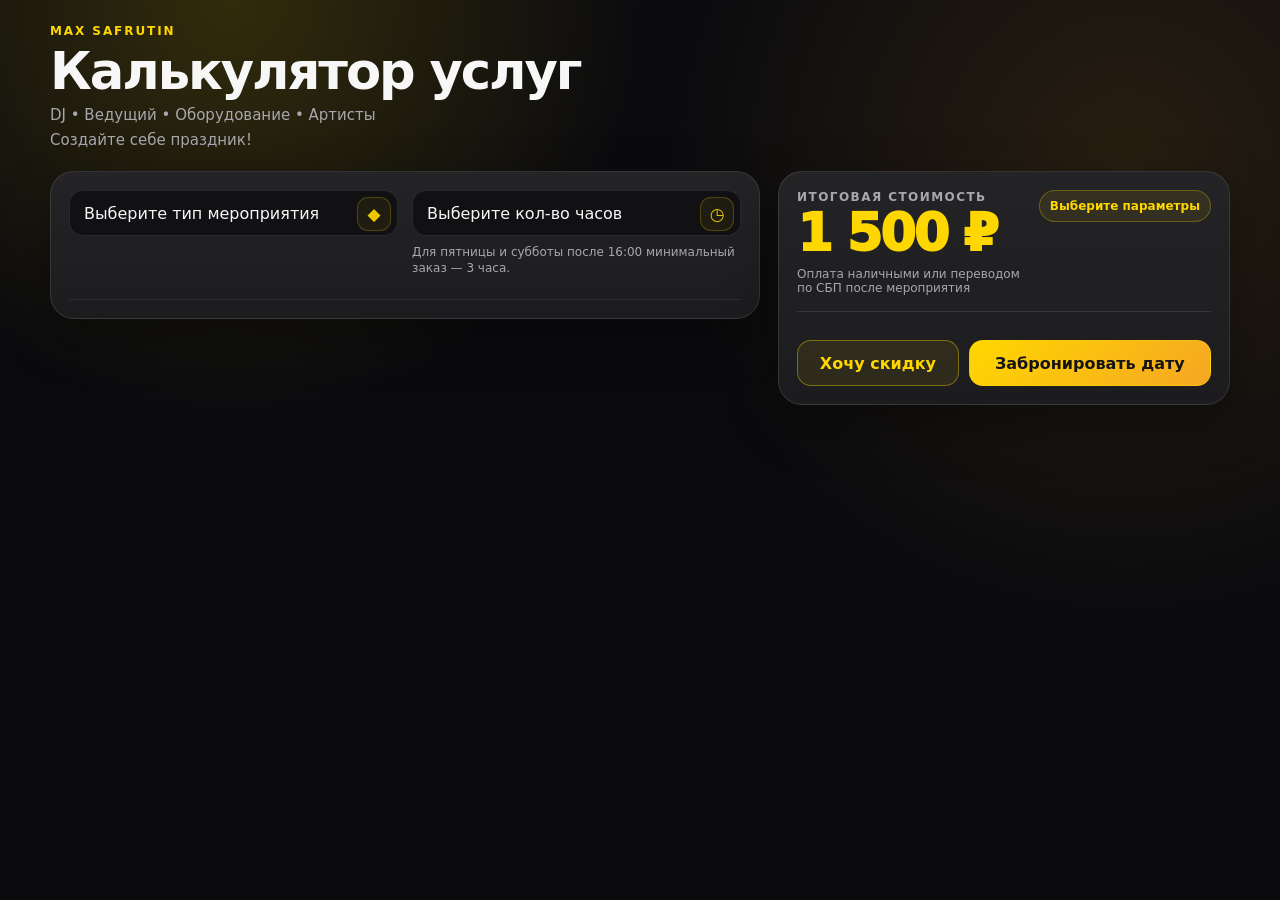
==== commit dcee2061: "new040720262313" ====
--- a/index.html
+++ b/index.html
@@ -34,7 +34,6 @@
                 <select id="eventType" aria-label="Выберите тип мероприятия"></select>
                 <button class="pick-btn" type="button" data-open-control="eventType" aria-label="Открыть список типов мероприятия">◆</button>
               </div>
-              <span class="hint">Для некоторых мероприятий минимальный заказ — 3 часа.</span>
             </div>
 
             <div class="field">
@@ -47,9 +46,13 @@
 
             <div class="field full after-basic">
               <label for="guests">Количество гостей: <strong id="guestValue">2</strong></label>
-              <input id="guests" class="range" type="range" min="2" max="200" step="1" value="2">
-              <div class="range-line">
-                <span>2</span><span>50</span><span>80</span><span>110</span><span>140</span><span>170</span><span>200</span>
+              <input id="guests" class="range" type="range" min="0" max="30" step="1" value="0">
+              <div class="range-line range-line-guests">
+                <span style="--pos: 0%">2</span>
+                <span style="--pos: 3.33%">5</span>
+                <span style="--pos: 33.33%">50</span>
+                <span style="--pos: 66.67%">100</span>
+                <span style="--pos: 100%">150</span>
               </div>
             </div>
 
@@ -81,7 +84,6 @@
                   <button class="pick-btn" id="timePickerButton" type="button" aria-label="Открыть выбор времени">🕓</button>
                 </div>
               </div>
-              <span class="hint">Для пятницы и субботы после 16:00 минимальный заказ — 3 часа.</span>
             </div>
 
           </div>
@@ -229,15 +231,15 @@
         <div class="result-head">
           <div>
             <div class="result-label">Итоговая стоимость</div>
-            <div class="price" id="totalPrice">0 ₽</div>
-            <div class="vat-note" id="vatNote">НДС не применяется</div>
+            <div class="price" id="totalPrice">1 500 ₽</div>
+            <div class="vat-note" id="vatNote">Оплата наличными или переводом по СБП после мероприятия</div>
           </div>
           <div class="pill" id="scenarioPill">2 гостя • 3 часа</div>
         </div>
         <div class="breakdown" id="breakdown"></div>
         <div class="result-actions">
           <button class="btn muted-btn" id="discountButton" type="button">Хочу скидку</button>
-          <a class="btn primary-btn" href="tel:+79272651777">Забронировать дату</a>
+          <button class="btn primary-btn" id="bookingButton" type="button">Забронировать дату</button>
         </div>
       </aside>
     </section>
@@ -263,6 +265,25 @@
     </section>
   </div>
 
+  <div class="modal" id="bookingModal" aria-hidden="true">
+    <div class="modal-backdrop" data-close-booking></div>
+    <section class="modal-card" role="dialog" aria-modal="true" aria-labelledby="bookingTitle">
+      <div class="modal-head">
+        <div>
+          <div class="eyebrow">Бронь</div>
+          <h2 id="bookingTitle">Как удобнее связаться?</h2>
+        </div>
+        <button class="modal-close" type="button" data-close-booking aria-label="Закрыть">×</button>
+      </div>
+      <p class="hint booking-hint">Можно позвонить сразу или скопировать собранную смету, чтобы отправить её в мессенджер или на почту.</p>
+      <textarea class="booking-text" id="bookingText" readonly></textarea>
+      <div class="modal-actions booking-actions">
+        <a class="btn primary-btn" id="bookingCall" href="tel:+79272651777">Позвонить</a>
+        <button class="btn muted-btn" id="bookingCopy" type="button">Написать</button>
+      </div>
+    </section>
+  </div>
+
   <script src="./data/pricing.js"></script>
   <script src="./data/content.js"></script>
   <script src="./app.js"></script>
--- a/styles.css
+++ b/styles.css
@@ -220,7 +220,8 @@
 }
 
 .control select {
-  padding-left: 52px;
+  padding-right: 52px;
+  padding-left: 14px;
 }
 
 .control input:focus,
@@ -242,7 +243,7 @@
   content: attr(data-symbol);
   position: absolute;
   top: 7px;
-  left: 7px;
+  right: 7px;
   z-index: 2;
   display: grid;
   width: 32px;
@@ -257,15 +258,7 @@
 }
 
 .select-control::after {
-  content: "⌄";
-  position: absolute;
-  top: 50%;
-  right: 16px;
-  z-index: 2;
-  transform: translateY(-54%);
-  color: var(--gold);
-  font-size: 18px;
-  pointer-events: none;
+  content: "";
 }
 
 .pick-btn {
@@ -319,6 +312,7 @@
   border-radius: 5px;
   background: #0f0f12;
   box-shadow: inset 0 1px 0 rgba(255, 255, 255, 0.04);
+  align-self: center;
 }
 
 .check-label input::before,
@@ -332,6 +326,11 @@
   transition: transform 0.12s ease;
 }
 
+input[type="date"]::-webkit-calendar-picker-indicator,
+input[type="time"]::-webkit-calendar-picker-indicator {
+  opacity: 0;
+}
+
 .check-label input:checked,
 .discount-choice input:checked {
   border-color: rgba(255, 215, 0, 0.8);
@@ -418,6 +417,26 @@
   font-size: 11px;
 }
 
+.range-line-guests {
+  position: relative;
+  display: block;
+  height: 16px;
+}
+
+.range-line-guests span {
+  position: absolute;
+  left: var(--pos);
+  transform: translateX(-50%);
+}
+
+.range-line-guests span:first-child {
+  transform: translateX(0);
+}
+
+.range-line-guests span:last-child {
+  transform: translateX(-100%);
+}
+
 .discount-grid {
   display: grid;
   grid-template-columns: repeat(2, minmax(0, 1fr));
@@ -444,6 +463,10 @@
   position: sticky;
   top: 16px;
   padding: 18px;
+}
+
+.result-dock-sentinel {
+  display: none;
 }
 
 .result-head {
@@ -614,6 +637,108 @@
   margin-top: 16px;
 }
 
+.modal-card > .hint {
+  margin-top: 18px;
+}
+
+.booking-hint {
+  margin-bottom: 0;
+}
+
+.booking-text {
+  width: 100%;
+  min-height: 160px;
+  margin-top: 14px;
+  padding: 12px;
+  border: 1px solid var(--line);
+  border-radius: 14px;
+  color: var(--text);
+  background: var(--input);
+  resize: vertical;
+  outline: none;
+}
+
+.booking-text:focus {
+  border-color: var(--gold-2);
+  box-shadow: 0 0 0 4px var(--focus);
+}
+
+.admin-app {
+  width: min(1280px, calc(100% - 28px));
+}
+
+.admin-panel {
+  margin-bottom: 16px;
+}
+
+.admin-toolbar {
+  display: grid;
+  grid-template-columns: repeat(3, minmax(0, 1fr));
+  gap: 10px;
+}
+
+.admin-grid {
+  display: grid;
+  grid-template-columns: repeat(2, minmax(0, 1fr));
+  gap: 16px;
+}
+
+.admin-card {
+  align-content: start;
+}
+
+.admin-card h2 {
+  margin: 0 0 14px;
+  font-size: 18px;
+}
+
+.admin-row {
+  display: grid;
+  grid-template-columns: minmax(90px, 0.32fr) minmax(0, 1fr);
+  gap: 12px;
+  padding: 12px 0;
+  border-top: 1px solid rgba(255, 255, 255, 0.075);
+}
+
+.admin-key {
+  color: var(--gold);
+  font-size: 12px;
+  font-weight: 900;
+  overflow-wrap: anywhere;
+}
+
+.admin-fields {
+  display: grid;
+  grid-template-columns: repeat(2, minmax(0, 1fr));
+  gap: 10px;
+}
+
+.admin-input {
+  display: grid;
+  gap: 6px;
+}
+
+.admin-input span {
+  color: var(--muted);
+  font-size: 12px;
+}
+
+.admin-input input {
+  width: 100%;
+  min-height: 42px;
+  padding: 9px 11px;
+  border: 1px solid var(--line);
+  border-radius: 12px;
+  color: var(--text);
+  background: var(--input);
+  outline: none;
+}
+
+.admin-input input:focus {
+  border-color: var(--gold-2);
+  box-shadow: 0 0 0 4px var(--focus);
+}
+
 @media (max-width: 920px) {
   .layout {
     grid-template-columns: 1fr;
@@ -653,6 +778,7 @@
   }
 
   .result-dock-sentinel {
+    display: block;
     height: 1px;
   }
 
@@ -673,30 +799,49 @@
   }
 
   .result-card.is-docked .result-head {
-    align-items: center;
+    align-items: flex-start;
     padding-bottom: 0;
     border-bottom: 0;
   }
 
-  .result-card.is-docked .result-label,
-  .result-card.is-docked .vat-note,
   .result-card.is-docked .breakdown,
   .result-card.is-docked .result-actions {
     display: none;
   }
 
   .result-card.is-docked .price {
-    margin-top: 0;
+    margin-top: 3px;
     font-size: 28px;
   }
 
+  .result-card.is-docked .vat-note {
+    max-width: 220px;
+    font-size: 11px;
+    line-height: 1.3;
+  }
+
   .result-card.is-docked .pill {
-    max-width: 46%;
+    max-width: 48%;
     text-align: right;
     white-space: normal;
   }
 
+  .result-actions {
+    grid-template-columns: 1fr;
+  }
+
+  .result-actions .primary-btn {
+    order: -1;
+  }
+
   .modal-actions {
     grid-template-columns: 1fr;
   }
-}
+
+  .admin-toolbar,
+  .admin-grid,
+  .admin-row,
+  .admin-fields {
+    grid-template-columns: 1fr;
+  }
+}
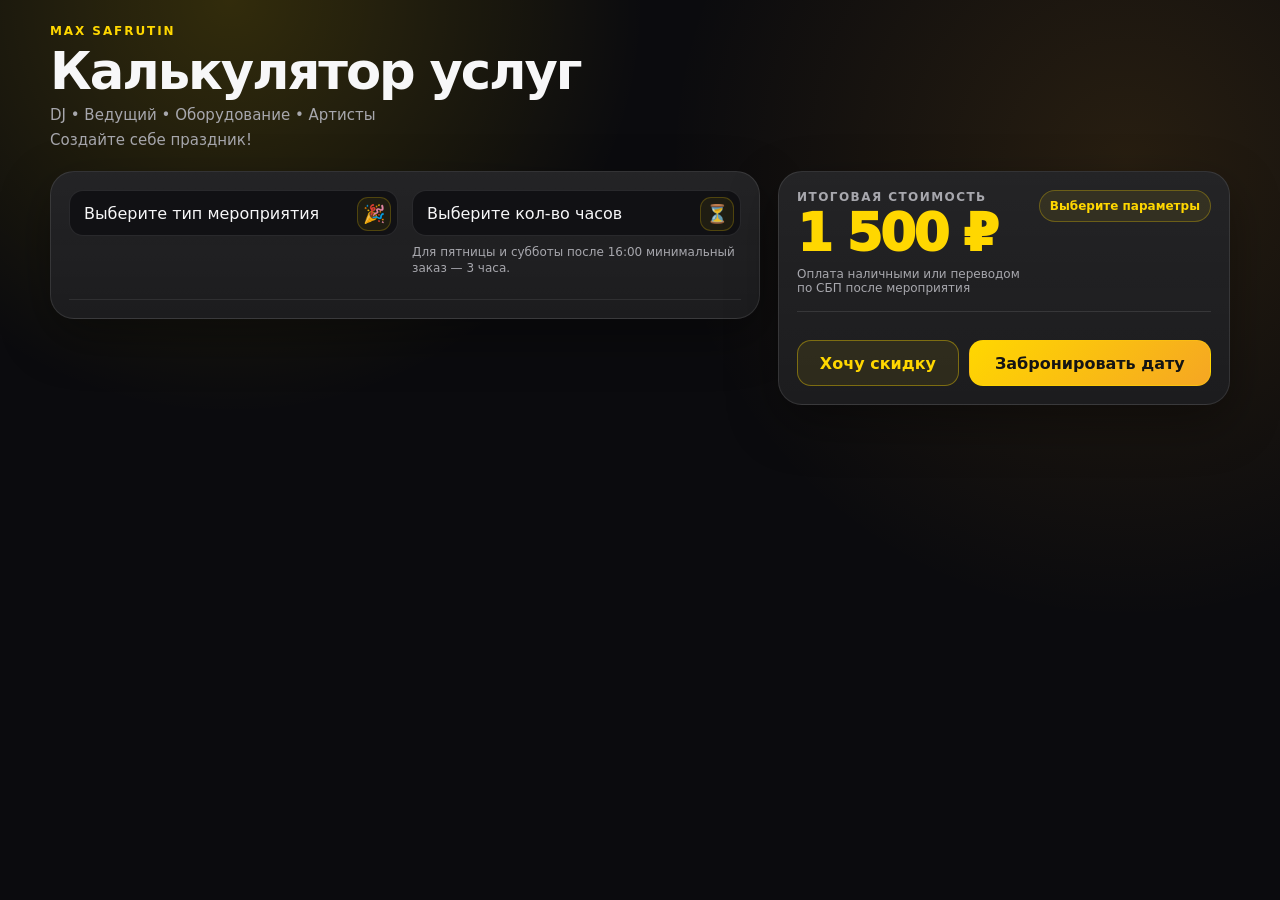
==== commit ce62a40a: "meganew050720261514" ====
--- a/index.html
+++ b/index.html
@@ -4,8 +4,19 @@
   <meta charset="utf-8">
   <meta name="viewport" content="width=device-width, initial-scale=1">
   <title>Калькулятор услуг — MAX SAFRUTIN</title>
-  <meta name="description" content="Калькулятор DJ, ведущего, оборудования, реквизита, проезда, скидок и НДС.">
-  <link rel="stylesheet" href="./styles.css">
+  <meta name="description" content="Соберите праздник с DJ, ведущим, оборудованием и артистами. Калькулятор покажет предварительную стоимость и смету.">
+  <meta property="og:type" content="website">
+  <meta property="og:title" content="Калькулятор праздника — MAX SAFRUTIN">
+  <meta property="og:description" content="DJ • Ведущий • Оборудование • Артисты. Создайте себе праздник и получите предварительную стоимость.">
+  <meta property="og:image" content="./assets/icons/MC-logo.ico">
+  <meta property="og:locale" content="ru_RU">
+  <meta name="twitter:card" content="summary">
+  <meta name="twitter:title" content="Калькулятор праздника — MAX SAFRUTIN">
+  <meta name="twitter:description" content="Соберите мероприятие и получите предварительную стоимость.">
+  <meta name="twitter:image" content="./assets/icons/MC-logo.ico">
+  <link rel="icon" href="./assets/icons/MC-logo.ico" sizes="any">
+  <link rel="apple-touch-icon" href="./assets/icons/MC-logo.ico">
+  <link rel="stylesheet" href="./styles.css?v=20260705-11">
 </head>
 <body>
   <main class="app">
@@ -30,16 +41,16 @@
 
           <div class="grid">
             <div class="field">
-              <div class="control select-control" data-symbol="◆">
+              <div class="control select-control" data-symbol="🎉">
                 <select id="eventType" aria-label="Выберите тип мероприятия"></select>
-                <button class="pick-btn" type="button" data-open-control="eventType" aria-label="Открыть список типов мероприятия">◆</button>
-              </div>
-            </div>
-
-            <div class="field">
-              <div class="control select-control" data-symbol="◷">
+                <button class="pick-btn" type="button" data-open-control="eventType" aria-label="Открыть список типов мероприятия">🎉</button>
+              </div>
+            </div>
+
+            <div class="field">
+              <div class="control select-control" data-symbol="⏳">
                 <select id="hours" aria-label="Выберите кол-во часов"></select>
-                <button class="pick-btn" type="button" data-open-control="hours" aria-label="Открыть список часов">◷</button>
+                <button class="pick-btn" type="button" data-open-control="hours" aria-label="Открыть список часов">⏳</button>
               </div>
               <span class="hint" id="hoursHint">Для пятницы и субботы после 16:00 минимальный заказ — 3 часа.</span>
             </div>
@@ -56,37 +67,9 @@
               </div>
             </div>
 
-            <div class="field after-basic">
-              <label class="check-label">
-                <input id="useExactDate" type="checkbox">
-                <span>Указать точную дату</span>
-              </label>
-              <div class="conditional" id="dateWrap">
-                <label for="eventDate" class="sub-label">Дата мероприятия</label>
-                <div class="control date-control">
-                  <input id="eventDate" type="date">
-                  <button class="pick-btn" id="datePickerButton" type="button" aria-label="Открыть календарь">📅</button>
-                </div>
-              </div>
-              <span class="hint">Выберите вашу или примерную дату.</span>
-            </div>
-
-            <div class="field after-basic">
-              <label class="check-label">
-                <input id="useExactTime" type="checkbox">
-                <span>Указать точное время начала</span>
-              </label>
-              <div class="conditional" id="timeWrap">
-                <label for="startTime" class="sub-label">Время начала</label>
-                <div class="control time-control">
-                  <input id="startTime" type="time" step="1800" value="16:00" list="timeOptions">
-                  <datalist id="timeOptions"></datalist>
-                  <button class="pick-btn" id="timePickerButton" type="button" aria-label="Открыть выбор времени">🕓</button>
-                </div>
-              </div>
-            </div>
-
-          </div>
+          </div>
+          <input class="legacy-hidden" id="useExactDate" type="checkbox">
+          <input class="legacy-hidden" id="useExactTime" type="checkbox">
         </section>
 
         <section class="section-block gated-block" id="compositionSection">
@@ -104,6 +87,15 @@
             <div class="composition-buttons detail-buttons" id="serviceDetailButtons" aria-label="Уточните состав"></div>
             <select class="legacy-hidden" id="serviceDetail" aria-label="Уточнение состава"></select>
           </div>
+        </section>
+
+        <section class="section-block gated-block" id="modeSection">
+          <div class="label">Как собрать праздник?</div>
+          <div class="composition-buttons" aria-label="Режим сборки">
+            <button class="choice-pill" type="button" data-build-mode="manual">Собрать под себя</button>
+            <button class="choice-pill" type="button" data-build-mode="packages">Готовые пакеты</button>
+          </div>
+          <div class="package-grid" id="packageGrid"></div>
         </section>
 
         <section class="section-block service-block" id="djSection">
@@ -121,35 +113,27 @@
             </div>
             <div class="field">
               <label for="djRole">Роль DJ</label>
-              <div class="control select-control" data-symbol="≋">
+              <div class="control select-control" data-symbol="🎧">
                 <select id="djRole"></select>
-                <button class="pick-btn" type="button" data-open-control="djRole" aria-label="Открыть роли DJ">≋</button>
+                <button class="pick-btn" type="button" data-open-control="djRole" aria-label="Открыть роли DJ">🎧</button>
               </div>
             </div>
             <div class="field">
               <label for="djEquipmentMode">Оборудование DJ</label>
-              <div class="control select-control" data-symbol="▰">
+              <div class="control select-control" data-symbol="⚙️">
                 <select id="djEquipmentMode"></select>
-                <button class="pick-btn" type="button" data-open-control="djEquipmentMode" aria-label="Открыть оборудование DJ">▰</button>
-              </div>
-              <span class="hint">Если без моего оборудования, ставка DJ умножается на коэффициент.</span>
+                <button class="pick-btn" type="button" data-open-control="djEquipmentMode" aria-label="Открыть оборудование DJ">⚙️</button>
+              </div>
             </div>
             <div class="field" id="djKitWrap">
               <label for="djKit">Комплект оборудования</label>
-              <div class="control select-control" data-symbol="▦">
-                <select id="djKit"></select>
-                <button class="pick-btn" type="button" data-open-control="djKit" aria-label="Открыть комплект оборудования">▦</button>
-              </div>
-            </div>
-            <div class="field full">
-              <label class="check-label">
-                <input id="noInternet" type="checkbox">
-                <span>Нет интернета</span>
-              </label>
-              <label class="check-label">
-                <input id="needGenerator" type="checkbox">
-                <span>Нет подходящей розетки, нужен генератор</span>
-              </label>
+              <select class="legacy-hidden" id="djKit"></select>
+              <div class="composition-buttons mini-mode" aria-label="Выбор оборудования DJ">
+                <button class="choice-pill" type="button" data-kit-mode="manual">Набрать вручную</button>
+                <button class="choice-pill" type="button" data-kit-mode="packages">Пакеты</button>
+              </div>
+              <div class="option-grid" id="djKitChoices"></div>
+              <div class="package-grid mini-package-grid" id="djKitPackages"></div>
             </div>
           </div>
         </section>
@@ -169,23 +153,20 @@
             </div>
             <div class="field" id="hostRoleWrap">
               <label for="hostRole">Роль ведущего</label>
-              <div class="control select-control" data-symbol="◌">
+              <div class="control select-control" data-symbol="🎤">
                 <select id="hostRole"></select>
-                <button class="pick-btn" type="button" data-open-control="hostRole" aria-label="Открыть роли ведущего">◌</button>
+                <button class="pick-btn" type="button" data-open-control="hostRole" aria-label="Открыть роли ведущего">🎤</button>
               </div>
             </div>
             <div class="field full" id="hostPropsWrap">
               <label for="hostProps">Оборудование и реквизит ведущего</label>
-              <div class="control select-control" data-symbol="◇">
-                <select id="hostProps"></select>
-                <button class="pick-btn" type="button" data-open-control="hostProps" aria-label="Открыть реквизит">◇</button>
-              </div>
-            </div>
-            <div class="field full">
-              <label class="check-label">
-                <input id="noParking" type="checkbox">
-                <span>Нет парковки</span>
-              </label>
+              <select class="legacy-hidden" id="hostProps"></select>
+              <div class="composition-buttons mini-mode" aria-label="Выбор реквизита ведущего">
+                <button class="choice-pill" type="button" data-props-mode="manual">Набрать вручную</button>
+                <button class="choice-pill" type="button" data-props-mode="packages">Пакеты</button>
+              </div>
+              <div class="option-grid" id="hostPropsChoices"></div>
+              <div class="package-grid mini-package-grid" id="hostPropsPackages"></div>
             </div>
           </div>
         </section>
@@ -197,10 +178,24 @@
           </div>
           <div class="grid">
             <div class="field">
-              <label for="placeType">Место проведения</label>
-              <div class="control select-control" data-symbol="⌖">
-                <select id="placeType"></select>
-                <button class="pick-btn" type="button" data-open-control="placeType" aria-label="Открыть место проведения">⌖</button>
+              <div class="control select-control" data-symbol="📍">
+                <select id="placeType" aria-label="Место проведения"></select>
+                <button class="pick-btn" type="button" data-open-control="placeType" aria-label="Открыть место проведения">📍</button>
+              </div>
+            </div>
+            <div class="field">
+              <div class="control date-control labeled-control">
+                <input id="eventDate" type="date" aria-label="Выберите дату">
+                <span class="input-placeholder" data-for="eventDate">Выберите дату</span>
+                <button class="pick-btn" id="datePickerButton" type="button" aria-label="Открыть календарь">📅</button>
+              </div>
+            </div>
+            <div class="field">
+              <div class="control time-control labeled-control">
+                <input id="startTime" type="time" step="1800" list="timeOptions" aria-label="Выберите время начала">
+                <span class="input-placeholder" data-for="startTime">Выберите время начала</span>
+                <datalist id="timeOptions"></datalist>
+                <button class="pick-btn" id="timePickerButton" type="button" aria-label="Открыть выбор времени">🕒</button>
               </div>
             </div>
             <div class="field">
@@ -217,6 +212,18 @@
               </div>
             </div>
             <div class="field full">
+              <label class="check-label">
+                <input id="noInternet" type="checkbox">
+                <span>Нет интернета</span>
+              </label>
+              <label class="check-label">
+                <input id="needGenerator" type="checkbox">
+                <span>Нет подходящей розетки или/и нужен генератор</span>
+              </label>
+              <label class="check-label">
+                <input id="noParking" type="checkbox">
+                <span>Нет парковки</span>
+              </label>
               <label class="check-label">
                 <input id="cashless" type="checkbox">
                 <span>Расчёт для юр. лица с полным НДС 22%</span>
@@ -284,8 +291,8 @@
     </section>
   </div>
 
-  <script src="./data/pricing.js"></script>
-  <script src="./data/content.js"></script>
-  <script src="./app.js"></script>
+  <script src="./data/pricing.js?v=20260705-11"></script>
+  <script src="./data/content.js?v=20260705-11"></script>
+  <script src="./app.js?v=20260705-11"></script>
 </body>
 </html>
--- a/styles.css
+++ b/styles.css
@@ -253,7 +253,8 @@
   border-radius: 11px;
   color: rgba(255, 215, 0, 0.92);
   background: rgba(255, 215, 0, 0.06);
-  font-size: 17px;
+  font-size: 18px;
+  line-height: 1;
   pointer-events: none;
 }
 
@@ -276,6 +277,7 @@
   background: rgba(255, 215, 0, 0.07);
   box-shadow: inset 0 0 0 1px rgba(255, 255, 255, 0.03);
   font-weight: 950;
+  line-height: 1;
   transition: border-color 0.18s ease, background 0.18s ease, transform 0.18s ease;
 }
 
@@ -331,6 +333,50 @@
   opacity: 0;
 }
 
+.labeled-control input {
+  color: var(--text);
+}
+
+.labeled-control input:not(.has-value) {
+  color: transparent;
+}
+
+.labeled-control input:not(.has-value)::-webkit-datetime-edit,
+.labeled-control input:not(.has-value)::-webkit-datetime-edit-fields-wrapper,
+.labeled-control input:not(.has-value)::-webkit-datetime-edit-text,
+.labeled-control input:not(.has-value)::-webkit-datetime-edit-month-field,
+.labeled-control input:not(.has-value)::-webkit-datetime-edit-day-field,
+.labeled-control input:not(.has-value)::-webkit-datetime-edit-year-field,
+.labeled-control input:not(.has-value)::-webkit-datetime-edit-hour-field,
+.labeled-control input:not(.has-value)::-webkit-datetime-edit-minute-field,
+.labeled-control input:not(.has-value)::-webkit-datetime-edit-ampm-field {
+  color: transparent;
+}
+
+.labeled-control input.has-value::-webkit-datetime-edit,
+.labeled-control input.has-value::-webkit-datetime-edit-fields-wrapper,
+.labeled-control input.has-value::-webkit-datetime-edit-text,
+.labeled-control input.has-value::-webkit-datetime-edit-month-field,
+.labeled-control input.has-value::-webkit-datetime-edit-day-field,
+.labeled-control input.has-value::-webkit-datetime-edit-year-field,
+.labeled-control input.has-value::-webkit-datetime-edit-hour-field,
+.labeled-control input.has-value::-webkit-datetime-edit-minute-field,
+.labeled-control input.has-value::-webkit-datetime-edit-ampm-field {
+  color: var(--text);
+}
+
+.input-placeholder {
+  position: absolute;
+  top: 50%;
+  left: 12px;
+  right: 52px;
+  z-index: 2;
+  transform: translateY(-50%);
+  color: var(--text);
+  font-weight: 780;
+  pointer-events: none;
+}
+
 .check-label input:checked,
 .discount-choice input:checked {
   border-color: rgba(255, 215, 0, 0.8);
@@ -399,6 +445,139 @@
 
 .composition-detail {
   margin-top: 14px;
+}
+
+#modeSection .label {
+  margin-bottom: 14px;
+}
+
+#modeSection {
+  padding-top: 4px;
+}
+
+.mini-mode {
+  grid-template-columns: repeat(2, minmax(0, 1fr));
+  margin-top: 2px;
+}
+
+.package-grid {
+  display: none;
+  grid-template-columns: repeat(3, minmax(0, 1fr));
+  gap: 10px;
+  margin-top: 14px;
+}
+
+.package-grid.is-visible {
+  display: grid;
+}
+
+.package-card {
+  display: grid;
+  gap: 12px;
+  align-content: start;
+  min-height: 178px;
+  padding: 14px;
+  border: 1px solid var(--line);
+  border-radius: 16px;
+  background: rgba(17, 17, 20, 0.82);
+}
+
+.package-card.is-active {
+  border-color: rgba(255, 215, 0, 0.78);
+  box-shadow: 0 0 0 4px var(--focus);
+}
+
+.package-card strong,
+.package-card b {
+  display: block;
+}
+
+.package-card span {
+  display: block;
+  margin-top: 5px;
+  color: var(--muted);
+  font-size: 12px;
+  line-height: 1.35;
+}
+
+.package-card b {
+  color: var(--gold);
+  font-size: 24px;
+}
+
+.mini-package-grid {
+  grid-template-columns: repeat(3, minmax(0, 1fr));
+}
+
+#djKitWrap {
+  grid-column: 1 / -1;
+}
+
+.mini-card {
+  min-height: 185px;
+  grid-template-rows: 1fr auto auto;
+}
+
+.mini-card .btn {
+  align-self: end;
+}
+
+.option-grid {
+  display: none;
+  grid-template-columns: repeat(2, minmax(0, 1fr));
+  gap: 10px;
+  margin-top: 10px;
+}
+
+.option-grid.is-visible {
+  display: grid;
+}
+
+.option-choice {
+  display: grid;
+  grid-template-columns: auto 1fr auto;
+  gap: 10px;
+  align-items: center;
+  min-height: 46px;
+  padding: 10px 12px;
+  border: 1px solid var(--line);
+  border-radius: 14px;
+  background: rgba(17, 17, 20, 0.82);
+}
+
+.option-choice input {
+  appearance: none;
+  display: grid;
+  width: 18px;
+  height: 18px;
+  place-content: center;
+  margin: 0;
+  border: 1px solid rgba(255, 255, 255, 0.2);
+  border-radius: 5px;
+  background: #0f0f12;
+}
+
+.option-choice input::before {
+  content: "";
+  width: 9px;
+  height: 9px;
+  transform: scale(0);
+  border-radius: 3px;
+  background: linear-gradient(135deg, var(--gold), var(--gold-2));
+  transition: transform 0.12s ease;
+}
+
+.option-choice input:checked {
+  border-color: rgba(255, 215, 0, 0.8);
+}
+
+.option-choice input:checked::before {
+  transform: scale(1);
+}
+
+.option-choice b {
+  color: var(--gold);
+  white-space: nowrap;
 }
 
 .range {
@@ -773,6 +952,16 @@
     grid-template-columns: 1fr;
   }
 
+  .package-grid {
+    grid-template-columns: 1fr;
+  }
+
+  .mini-mode,
+  .option-grid,
+  .mini-package-grid {
+    grid-template-columns: 1fr;
+  }
+
   .desktop-result {
     margin-top: 12px;
   }
